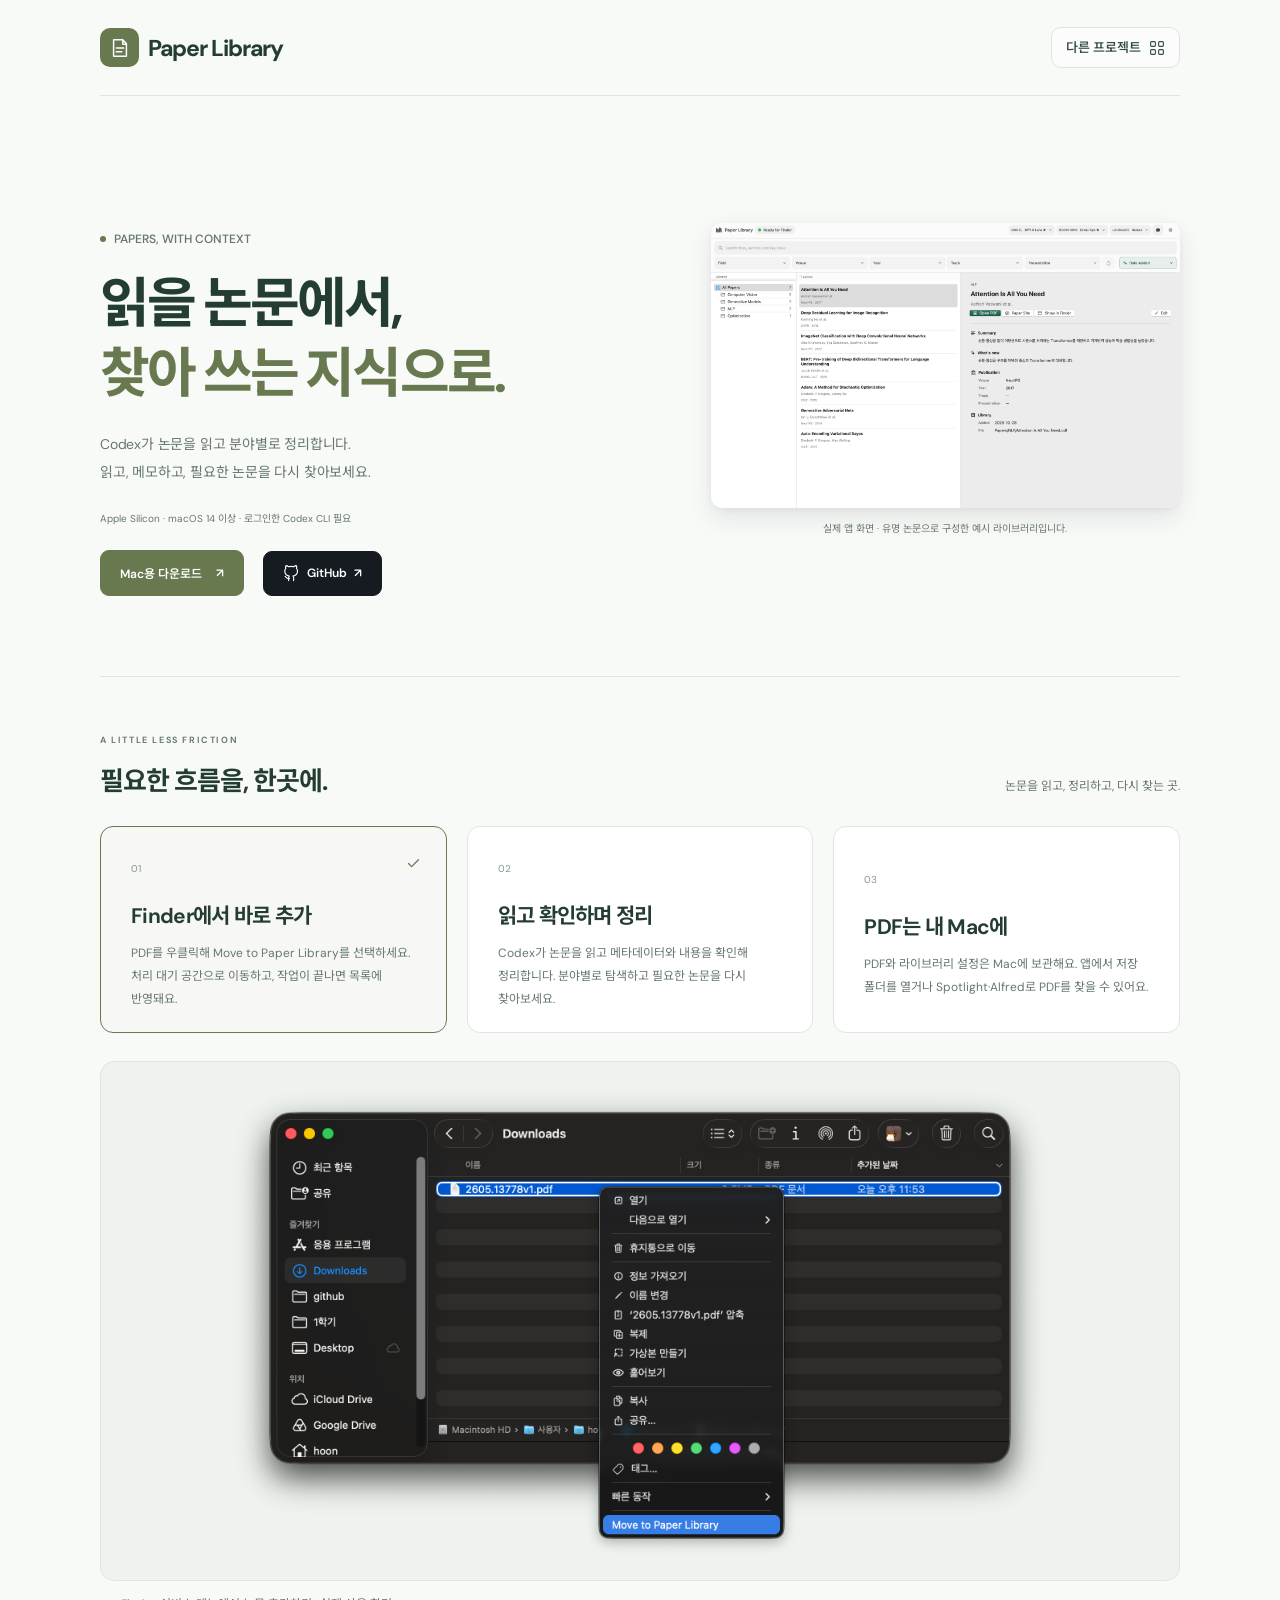
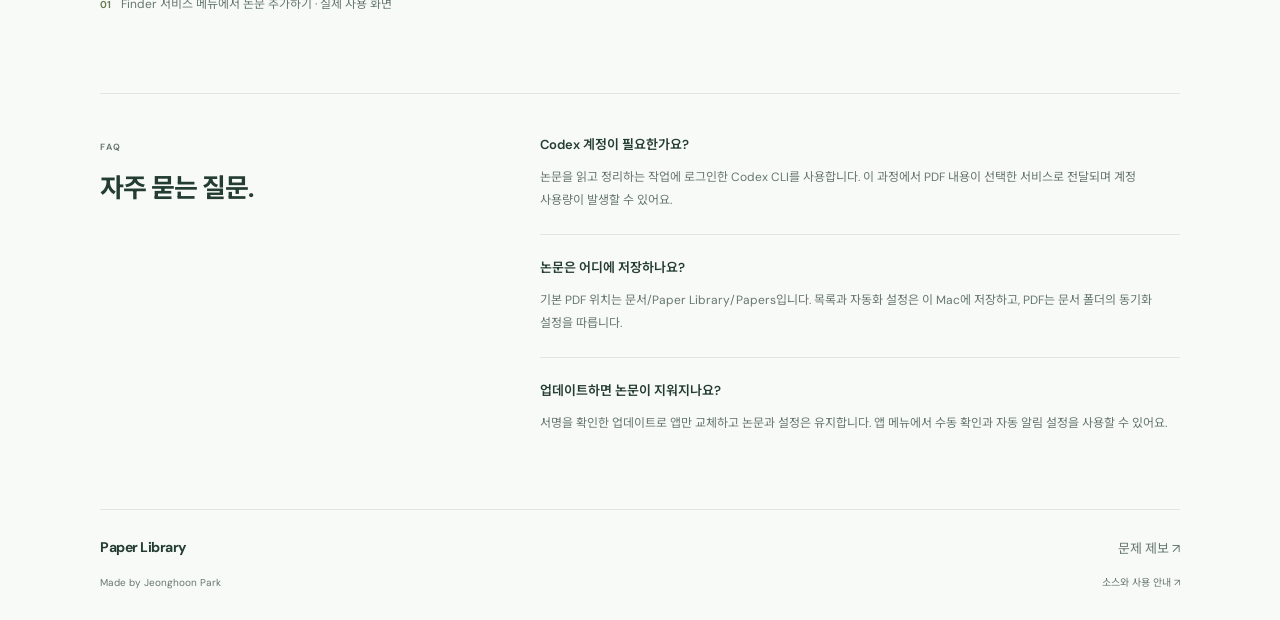
==== website/index.html @ 9f11b178 "Refine library setup, update preferences, and product website" ====
<!doctype html>
<!-- Generated by jeonghoonpark.com/scripts/build-project-sites.py. -->
<html lang="ko"><head><meta charset="utf-8"><meta name="viewport" content="width=device-width,initial-scale=1"><meta name="theme-color" content="#f8faf8"><title>Paper Library — 논문을 읽고, 정리하고, 다시 찾는 곳.</title><meta name="description" content="PDF를 추가하면 Codex가 읽고 확인한 뒤 분야별로 정리합니다. 논문을 읽고, 메모하고, 다시 찾는 흐름을 한곳에 담았어요."><meta property="og:type" content="website"><meta property="og:locale" content="ko_KR"><meta property="og:title" content="Paper Library — 논문을 읽고, 정리하고, 다시 찾는 곳."><meta property="og:description" content="PDF를 추가하면 Codex가 읽고 확인한 뒤 분야별로 정리합니다. 논문을 읽고, 메모하고, 다시 찾는 흐름을 한곳에 담았어요."><link rel="canonical" href="https://paper-library.pages.dev/"><meta property="og:url" content="https://paper-library.pages.dev/"><link rel="icon" href="assets/product-icon.svg" type="image/svg+xml"><link rel="stylesheet" href="assets/product-site.css"><script src="assets/product-site.js" defer></script><script src="project-directory/directory.js?v=ba0764453152" defer></script></head>
<body style="--accent:#687950;--brand-fill:#687950;--brand-ink:#fff"><a class="skip" href="#main">본문으로 이동</a><header class="header container"><a class="brand" href="./" aria-label="Paper Library 홈"><span class="brand-mark"><svg viewBox="0 0 24 24" aria-hidden="true"><path d="M7 3h8l4 4v14H5V3h2m8 0v5h4M8 12h8m-8 4h6"/></svg></span>Paper Library</a><nav aria-label="주요 메뉴"><project-directory current="paper-library" placement="header"></project-directory><noscript><a href="https://jeonghoonpark.com/">다른 프로젝트 ↗</a></noscript></nav></header>
<main id="main" class="container"><section class="hero" aria-labelledby="hero-title"><div class="hero-copy"><span class="eyebrow"><span aria-hidden="true"></span>PAPERS, WITH CONTEXT</span><h1 id="hero-title">읽을 논문에서,<br><em>찾아 쓰는 지식으로.</em></h1><p class="hero-description">Codex가 논문을 읽고 분야별로 정리합니다.<br>읽고, 메모하고, 필요한 논문을 다시 찾아보세요.</p><p class="requirements">Apple Silicon · macOS 14 이상 · 로그인한 Codex CLI 필요</p><div class="actions"><a class="button" href="https://github.com/hoonably/paper-library/releases/latest">Mac용 다운로드 <span aria-hidden="true">↗</span></a><a class="button github-link" href="https://github.com/hoonably/paper-library" target="_blank" rel="noreferrer"><svg viewBox="0 0 24 24" aria-hidden="true"><path d="M9 19c-4.3 1.4-4.3-2.5-6-3m12 6v-3.87a3.37 3.37 0 0 0-.94-2.61c3.14-.35 6.44-1.54 6.44-7A5.44 5.44 0 0 0 19 4.77 5.07 5.07 0 0 0 18.91 1S17.73.65 15 2.48a13.38 13.38 0 0 0-7 0C5.27.65 4.09 1 4.09 1A5.07 5.07 0 0 0 4 4.77a5.44 5.44 0 0 0-1.5 3.78c0 5.42 3.3 6.61 6.44 7A3.37 3.37 0 0 0 8 18.13V22"/></svg><span>GitHub</span><span aria-hidden="true">↗</span></a></div></div><div class="hero-visual"><figure><button class="screenshot" type="button" data-image="assets/app-overview.webp" aria-label="실제 앱 화면 · 유명 논문으로 구성한 예시 라이브러리입니다. 크게 보기"><img src="assets/app-overview.webp" alt="실제 앱 화면 · 유명 논문으로 구성한 예시 라이브러리입니다." loading="lazy"></button><figcaption>실제 앱 화면 · 유명 논문으로 구성한 예시 라이브러리입니다.</figcaption></figure></div></section>
<section class="features" id="features" aria-labelledby="features-title"><div class="section-top"><div><span class="eyebrow">A LITTLE LESS FRICTION</span><h2 id="features-title">필요한 흐름을, 한곳에.</h2></div><p>논문을 읽고, 정리하고, 다시 찾는 곳.</p></div><div class="feature-gallery" data-feature-gallery><div class="feature-grid" role="tablist" aria-label="기능별 화면"><button class="feature" type="button" role="tab" id="paper-library-feature-1" aria-selected="true" aria-controls="paper-library-screen-1" tabindex="0"><span class="feature-number">01</span><span class="feature-indicator" aria-hidden="true"><svg viewBox="0 0 24 24" fill="none" stroke="currentColor" stroke-width="2" stroke-linecap="round" stroke-linejoin="round"><path d="m20 6-11 11-5-5"/></svg></span><span class="feature-title">Finder에서 바로 추가</span><span class="feature-description">PDF를 우클릭해 Move to Paper Library를 선택하세요. 처리 대기 공간으로 이동하고, 작업이 끝나면 목록에 반영돼요.</span></button><button class="feature" type="button" role="tab" id="paper-library-feature-2" aria-selected="false" aria-controls="paper-library-screen-2" tabindex="-1"><span class="feature-number">02</span><span class="feature-indicator" aria-hidden="true"><svg viewBox="0 0 24 24" fill="none" stroke="currentColor" stroke-width="2" stroke-linecap="round" stroke-linejoin="round"><path d="m20 6-11 11-5-5"/></svg></span><span class="feature-title">읽고 확인하며 정리</span><span class="feature-description">Codex가 논문을 읽고 메타데이터와 내용을 확인해 정리합니다. 분야별로 탐색하고 필요한 논문을 다시 찾아보세요.</span></button><button class="feature" type="button" role="tab" id="paper-library-feature-3" aria-selected="false" aria-controls="paper-library-screen-3" tabindex="-1"><span class="feature-number">03</span><span class="feature-indicator" aria-hidden="true"><svg viewBox="0 0 24 24" fill="none" stroke="currentColor" stroke-width="2" stroke-linecap="round" stroke-linejoin="round"><path d="m20 6-11 11-5-5"/></svg></span><span class="feature-title">PDF는 내 Mac에</span><span class="feature-description">PDF와 라이브러리 설정은 Mac에 보관해요. 앱에서 저장 폴더를 열거나 Spotlight·Alfred로 PDF를 찾을 수 있어요.</span></button></div><div class="feature-viewer"><figure class="feature-panel" id="paper-library-screen-1" role="tabpanel" aria-labelledby="paper-library-feature-1"><button class="feature-stage" type="button" data-image="assets/features/finder.png" aria-label="Finder에서 바로 추가 화면 크게 보기"><img src="assets/features/finder.png" alt="Finder 서비스 메뉴에서 논문 추가하기 · 실제 사용 화면" loading="eager"></button><figcaption><span class="feature-caption-number">01</span>Finder 서비스 메뉴에서 논문 추가하기 · 실제 사용 화면</figcaption></figure><figure class="feature-panel" id="paper-library-screen-2" role="tabpanel" aria-labelledby="paper-library-feature-2" hidden><button class="feature-stage" type="button" data-image="assets/app-overview.webp" aria-label="읽고 확인하며 정리 화면 크게 보기"><img src="assets/app-overview.webp" alt="읽고 정리한 논문을 분야별로 찾기 · 유명 논문 예시 라이브러리" loading="eager"></button><figcaption><span class="feature-caption-number">02</span>읽고 정리한 논문을 분야별로 찾기 · 유명 논문 예시 라이브러리</figcaption></figure><figure class="feature-panel" id="paper-library-screen-3" role="tabpanel" aria-labelledby="paper-library-feature-3" hidden><button class="feature-stage" type="button" data-image="assets/features/storage.webp" aria-label="PDF는 내 Mac에 화면 크게 보기"><img src="assets/features/storage.webp" alt="내 Mac의 논문 저장 위치와 접근 권한 확인하기 · 실제 앱 UI, 예시 상태" loading="eager"></button><figcaption><span class="feature-caption-number">03</span>내 Mac의 논문 저장 위치와 접근 권한 확인하기 · 실제 앱 UI, 예시 상태</figcaption></figure></div></div></section>
<section class="faq" aria-labelledby="faq-title"><div><span class="eyebrow">FAQ</span><h2 id="faq-title">자주 묻는 질문.</h2></div><div><article class="faq-item"><h3>Codex 계정이 필요한가요?</h3><p>논문을 읽고 정리하는 작업에 로그인한 Codex CLI를 사용합니다. 이 과정에서 PDF 내용이 선택한 서비스로 전달되며 계정 사용량이 발생할 수 있어요.</p></article><article class="faq-item"><h3>논문은 어디에 저장하나요?</h3><p>기본 PDF 위치는 문서/Paper Library/Papers입니다. 목록과 자동화 설정은 이 Mac에 저장하고, PDF는 문서 폴더의 동기화 설정을 따릅니다.</p></article><article class="faq-item"><h3>업데이트하면 논문이 지워지나요?</h3><p>서명을 확인한 업데이트로 앱만 교체하고 논문과 설정은 유지합니다. 앱 메뉴에서 수동 확인과 자동 알림 설정을 사용할 수 있어요.</p></article></div></section></main>
<footer class="footer container"><div class="footer-top"><a class="footer-brand" href="./">Paper Library</a><div class="footer-links"><a href="https://github.com/hoonably/paper-library/issues">문제 제보 ↗</a></div></div><div class="footer-bottom"><span>Made by <a href="https://jeonghoonpark.com/">Jeonghoon Park</a></span><a href="https://github.com/hoonably/paper-library">소스와 사용 안내 ↗</a></div></footer>
<dialog class="image-dialog" aria-label="앱 화면 크게 보기"><button type="button" aria-label="확대 화면 닫기"><img alt=""></button></dialog></body></html>
---- website/assets/product-site.css ----
@import url("https://fonts.googleapis.com/css2?family=DM+Sans:wght@400;500;600;650;700;750;800&family=Noto+Sans+KR:wght@400;450;500;550;600;650;700;750;800&display=swap");
/* Typography, spacing and breakpoints follow When2Jam src/landing.css. */
:root{--ink:#243d32;--muted:#66786d;--accent:#256b54;--soft:#edf4ee;--line:#dfe7de;--paper:#f8faf8;color-scheme:light;font-synthesis:none}

*{box-sizing:border-box}
html{scroll-behavior:smooth;scroll-padding-top:28px}
body{margin:0;min-width:320px;background:var(--paper);color:var(--ink);font-family:"DM Sans","Noto Sans KR",-apple-system,BlinkMacSystemFont,sans-serif;-webkit-font-smoothing:antialiased}
a{color:inherit;text-decoration:none}
button{font:inherit;cursor:pointer}
button,a{-webkit-tap-highlight-color:transparent}
button:focus-visible,a:focus-visible{outline:2px solid var(--accent);outline-offset:5px}
svg{width:22px;height:22px;fill:none;stroke:currentColor;stroke-width:1.6;stroke-linecap:round;stroke-linejoin:round}
img{display:block;max-width:100%;height:auto}
p,h1,h2,h3,figure{margin:0}
.container{width:min(1080px,calc(100% - 96px));margin-inline:auto}
.skip{position:fixed;top:-80px;left:20px;background:var(--ink);color:white;padding:12px;z-index:10}
.skip:focus{top:15px}

.header{height:96px;border-bottom:1px solid var(--line);display:flex;align-items:center;justify-content:space-between;gap:24px}
.brand{display:flex;align-items:center;gap:9px;font-size:23px;letter-spacing:-1px;font-weight:750}
.brand-mark{width:39px;height:39px;flex-shrink:0;display:grid;place-items:center;border-radius:10px;color:var(--brand-ink,#fff);background:var(--brand-fill,var(--accent))}
.brand-mark.app-icon{background:transparent;border-radius:0}
.brand-mark.app-icon img{width:100%;height:100%;filter:drop-shadow(0 1px 1px #183b2b24)}
.header nav{display:flex;align-items:center;gap:26px;font-size:13px;color:var(--muted)}
.header nav a:hover{color:var(--accent)}
.hero{position:relative;min-height:580px;padding:95px 0 110px;display:grid;grid-template-columns:minmax(0,1.16fr) minmax(0,1fr);gap:66px;align-items:center}
.eyebrow{font-size:9px;color:var(--muted);font-weight:650;letter-spacing:1.6px}

.hero-copy{position:relative}
.hero .eyebrow{display:flex;align-items:center;gap:8px;font-size:12px;font-weight:550;letter-spacing:normal;line-height:17.5px}
.hero .eyebrow>span{width:6px;height:6px;flex-shrink:0;border-radius:50%;background:var(--accent)}
.hero h1{font-size:clamp(38px,4.35vw,54px);letter-spacing:-2.8px;line-height:1.3;font-weight:720;margin:21px 0 22px;word-break:keep-all}
.hero h1 em{font-style:normal;color:var(--accent)}
.hero-description{font-size:14px;line-height:1.95;letter-spacing:-.2px;color:var(--muted);word-break:keep-all}
.actions{position:absolute;top:100%;left:0;display:flex;align-items:center;gap:19px;flex-wrap:wrap;margin-top:24px}
.button{display:inline-flex;align-items:center;justify-content:center;gap:14px;padding:13px 19px;min-height:44px;border:1px solid var(--brand-fill,var(--accent));border-radius:9px;background:var(--brand-fill,var(--accent));color:var(--brand-ink,#fff);font-size:12px;font-weight:600}
.button:hover{filter:brightness(.9)}
.button:disabled{cursor:default;filter:none;opacity:.8}
.github-link{gap:7px;background:#161b22;border-color:#161b22;color:#fff}
.github-link svg{width:17px;height:17px}
.github-link:hover{filter:brightness(1.2)}
.requirements{margin-top:26px;color:var(--muted);font-size:10px;line-height:14.5px}
.hero-visual{min-width:0;height:375px;display:grid;align-content:center}
.screenshot{display:block;padding:0;border:0;border-radius:12px;background:transparent;cursor:zoom-in}
.screenshot img{width:100%;height:auto}
.hero-visual .portrait .screenshot{max-width:300px;margin-inline:auto}
.hero-visual figcaption{margin-top:12px;text-align:center;font-size:10px;color:var(--muted)}
.mock{background:#fff;border:1px solid var(--line);border-radius:17px;box-shadow:0 18px 60px -25px #4b725e45;padding:22px 21px 16px;transform:rotate(-2deg)}
.mock-head{display:flex;align-items:center;justify-content:space-between;padding-bottom:16px;border-bottom:1px solid var(--line);font-size:12px;font-weight:650}
.mock-head small{font-size:9px;font-weight:400;color:var(--muted)}
.mock-body{padding-top:18px}
.mock-label{font-size:10px;color:var(--muted);margin-bottom:13px}
.mock-grid{display:grid;grid-template-columns:repeat(3,1fr);gap:9px}
.photo{height:90px;border-radius:7px;position:relative;overflow:hidden;background:#d3e1d9}
.photo:before{content:"";position:absolute;width:130%;height:90px;background:#8faa9b;transform:rotate(-28deg);left:-20%;top:46px;border-radius:30px}
.mock-grid>div:nth-child(2) .photo{background:#e7ddd0}
.mock-grid>div:nth-child(2) .photo:before{background:#b8a58d}
.mock-grid>div:nth-child(3) .photo{background:#cddce2}
.mock-grid>div:nth-child(3) .photo:before{background:#8eabb6}
.mock-file{font-size:9px;line-height:1.8;margin-top:7px;color:var(--muted)}
.rating{color:var(--accent);letter-spacing:1px}
.pills{display:flex;gap:7px;flex-wrap:wrap;margin-top:18px}
.pills span{padding:5px 9px;border:1px solid var(--line);border-radius:20px;font-size:9px;color:var(--muted)}
.pills .selected{background:var(--soft);color:var(--accent);border-color:#b7cfc0}
.mock-bottom{display:flex;align-items:center;justify-content:space-between;border-top:1px solid var(--line);margin-top:19px;padding-top:14px;color:var(--muted);font-size:9px}
.mock-step{display:flex;align-items:center;gap:13px;padding:8px 0;border-bottom:1px solid #edf1eb;font-size:11px}
.mock-step b{display:grid;place-items:center;width:25px;height:25px;border:1px solid var(--line);border-radius:7px;color:var(--accent);font-size:10px}
.mock-step span{margin-left:auto;color:var(--accent);font-size:10px}
.mock-code{padding:10px;background:var(--soft);border-radius:8px;font:10px/1.7 ui-monospace,monospace;margin-top:15px;color:var(--accent)}

.features{border-top:1px solid var(--line);padding:50px 0 64px}
.section-top{display:flex;align-items:flex-end;justify-content:space-between;gap:20px;margin-bottom:28px}
.section-top h2,.faq h2{font-size:26px;font-weight:680;letter-spacing:-1px;line-height:normal;margin-top:12px}
.section-top>p{font-size:12px;line-height:1.8;color:var(--muted)}
.feature-grid{display:grid;grid-template-columns:repeat(3,minmax(0,1fr));gap:20px}
.feature{padding:29px 30px 22px;border:1px solid var(--line);border-radius:13px;background:#fff}
.feature-number{color:#85988b;font-size:10px}
.feature h3,.feature-title{display:block;font-size:21px;font-weight:670;margin:22px 0 12px;letter-spacing:-.7px;word-break:keep-all}
.feature p,.feature-description{display:block;font-size:12px;line-height:1.9;color:var(--muted);word-break:keep-all}
.feature-gallery{--stage-height:520px;--caption-height:48px}
.feature-gallery .feature{position:relative;text-align:left;color:var(--ink);transition:transform .16s,border-color .16s,background .16s,box-shadow .16s}
.feature-gallery .feature:hover{transform:translateY(-3px);border-color:var(--accent);box-shadow:0 10px 25px #35573b0c}
.feature-gallery .feature[aria-selected="true"]{border-color:var(--accent);background:color-mix(in srgb,var(--accent) 5%,white)}
.feature-indicator{position:absolute;top:29px;right:25px;width:15px;height:15px;color:var(--accent);opacity:0}
.feature-indicator svg{display:block;width:15px;height:15px;stroke-width:2}
.feature[aria-selected="true"] .feature-indicator{opacity:1}
.feature-viewer{height:calc(var(--stage-height) + var(--caption-height));margin-top:28px}
.feature-panel{height:100%;margin:0}
.feature-panel[hidden]{display:none}
.feature-stage{position:relative;display:flex;align-items:center;justify-content:center;width:100%;height:var(--stage-height);padding:20px;border:1px solid var(--line);border-radius:14px;background:#eef3ee;overflow:hidden;cursor:zoom-in}
.feature-stage img{display:block;flex:none;width:auto;height:auto;max-width:100%;max-height:100%;object-fit:contain;min-width:0;min-height:0}
.feature-panel figcaption{display:flex;align-items:center;gap:10px;height:var(--caption-height);font-size:12px;line-height:1.65;color:var(--muted);overflow:hidden}
.feature-caption-number{flex:none;color:var(--accent);font-size:10px;font-weight:650}
@media(max-width:800px){.feature-gallery{--stage-height:420px}}
@media(max-width:540px){.feature-gallery{--stage-height:300px;--caption-height:60px}.feature-stage{padding:10px}.feature-panel figcaption{font-size:11px}}
.faq{padding:40px 0 74px;border-top:1px solid var(--line);display:grid;grid-template-columns:minmax(0,1fr) minmax(0,1.6fr);gap:40px}
.faq-item{border-bottom:1px solid var(--line);padding:22px 0}
.faq-item:first-child{padding-top:0}
.faq-item:last-child{border-bottom:0;padding-bottom:0}
.faq-item h3{font-size:13px;font-weight:600;line-height:1.7;word-break:keep-all}
.faq-item p{font-size:12px;line-height:1.9;color:var(--muted);margin-top:10px;word-break:keep-all}
.footer{border-top:1px solid var(--line);padding:28px 0}
.footer-top{display:flex;align-items:center;justify-content:space-between;gap:25px}
.footer-brand{font-size:14px;font-weight:700;letter-spacing:-.5px}
.footer-links{display:flex;align-items:center;gap:24px;font-size:13px;color:var(--muted)}
.footer-bottom{display:flex;justify-content:space-between;gap:20px;margin-top:17px;font-size:10px;line-height:1.8;color:var(--muted)}
.footer-bottom a:hover{text-decoration:underline}
.image-dialog{width:fit-content;max-width:min(1200px,94vw);max-height:92dvh;padding:0;border:0;border-radius:0;background:transparent;overflow:visible;box-shadow:none}
.image-dialog::backdrop{background:#14271db3;backdrop-filter:blur(4px)}
.image-dialog img{width:auto;height:auto;max-width:min(1200px,94vw);max-height:92dvh;object-fit:contain;cursor:zoom-out}
.image-dialog button{display:block;margin:0;padding:0;border:0;border-radius:0;background:transparent;cursor:zoom-out}
.screenshot img,.feature-stage img,.image-dialog img{border-radius:12px;box-shadow:0 2px 6px #14271d0a,0 10px 24px #14271d1a}
/* Follow the captured native dialog curves, including the antialiased edge. */
img[src$="/transcribe.webp"]{border-radius:.96875% / 1.6766%}
img[src$="/speakers.webp"]{border-radius:1.3157% / 1.6169%}
/* Finder already contains its original transparent window and menu shadows. */
img[src$="/finder.png"]{border-radius:0;box-shadow:none}

@media(max-width:1000px){
.hero{gap:35px}

.hero h1{font-size:43px}

.mock{padding-inline:16px}

}

@media(max-width:800px){
/* Actions use the existing bottom inset, leaving the message alignment intact. */
.hero-copy{position:static}
.actions{top:auto;bottom:20px;margin-top:0}
.container{width:calc(100% - 48px)}

.hero{min-height:0;grid-template-columns:minmax(0,1fr);max-width:560px;margin-inline:auto;padding:65px 0 85px;gap:55px}

.hero h1{font-size:48px}

.hero-visual{width:min(390px,calc(100% - 25px));justify-self:center}

.mock{transform:rotate(-1.5deg)}

.section-top{align-items:flex-start;flex-direction:column;gap:10px}

.feature{padding:24px 20px 20px}

.feature h3,.feature-title{font-size:20px}

}

@media(max-width:540px){
.container{width:calc(100% - 40px)}

.header{height:77px;gap:16px}

.brand{font-size:21px}

.brand-mark{width:35px;height:35px;border-radius:8px}

.header nav{font-size:12px;gap:16px}

.hero{padding:52px 0 75px;gap:48px}

.hero .eyebrow{font-size:10px;line-height:14.5px}

.hero h1{font-size:clamp(32px,9.5vw,45px);letter-spacing:-1.9px;margin-top:19px}

.hero-description{font-size:12px}

.hero-visual{width:calc(100% - 18px);height:345px}
.hero-visual .portrait .screenshot{max-width:280px}
.mock{padding-block:18px 12px}
.mock-step{padding-block:5px}
.photo{height:78px}
.requirements{font-size:9px;line-height:13.5px}

.feature-grid{grid-template-columns:1fr;gap:14px}

.feature{padding:24px}

.feature h3,.feature-title{font-size:20px;margin-top:18px}

.features{padding:35px 0 30px}


.faq{grid-template-columns:1fr;gap:25px;padding:35px 0 44px}

.section-top h2,.faq h2{font-size:23px}


.footer-top{align-items:flex-start}

.footer-links{flex-direction:column;gap:0;align-items:flex-end}

.footer-bottom{flex-direction:column;gap:5px}

}

@media(max-width:380px){
.actions{gap:10px}
.actions .button{padding-inline:15px}
}

@media(prefers-reduced-motion:reduce){html{scroll-behavior:auto}
*{animation:none!important;transition:none!important}
}
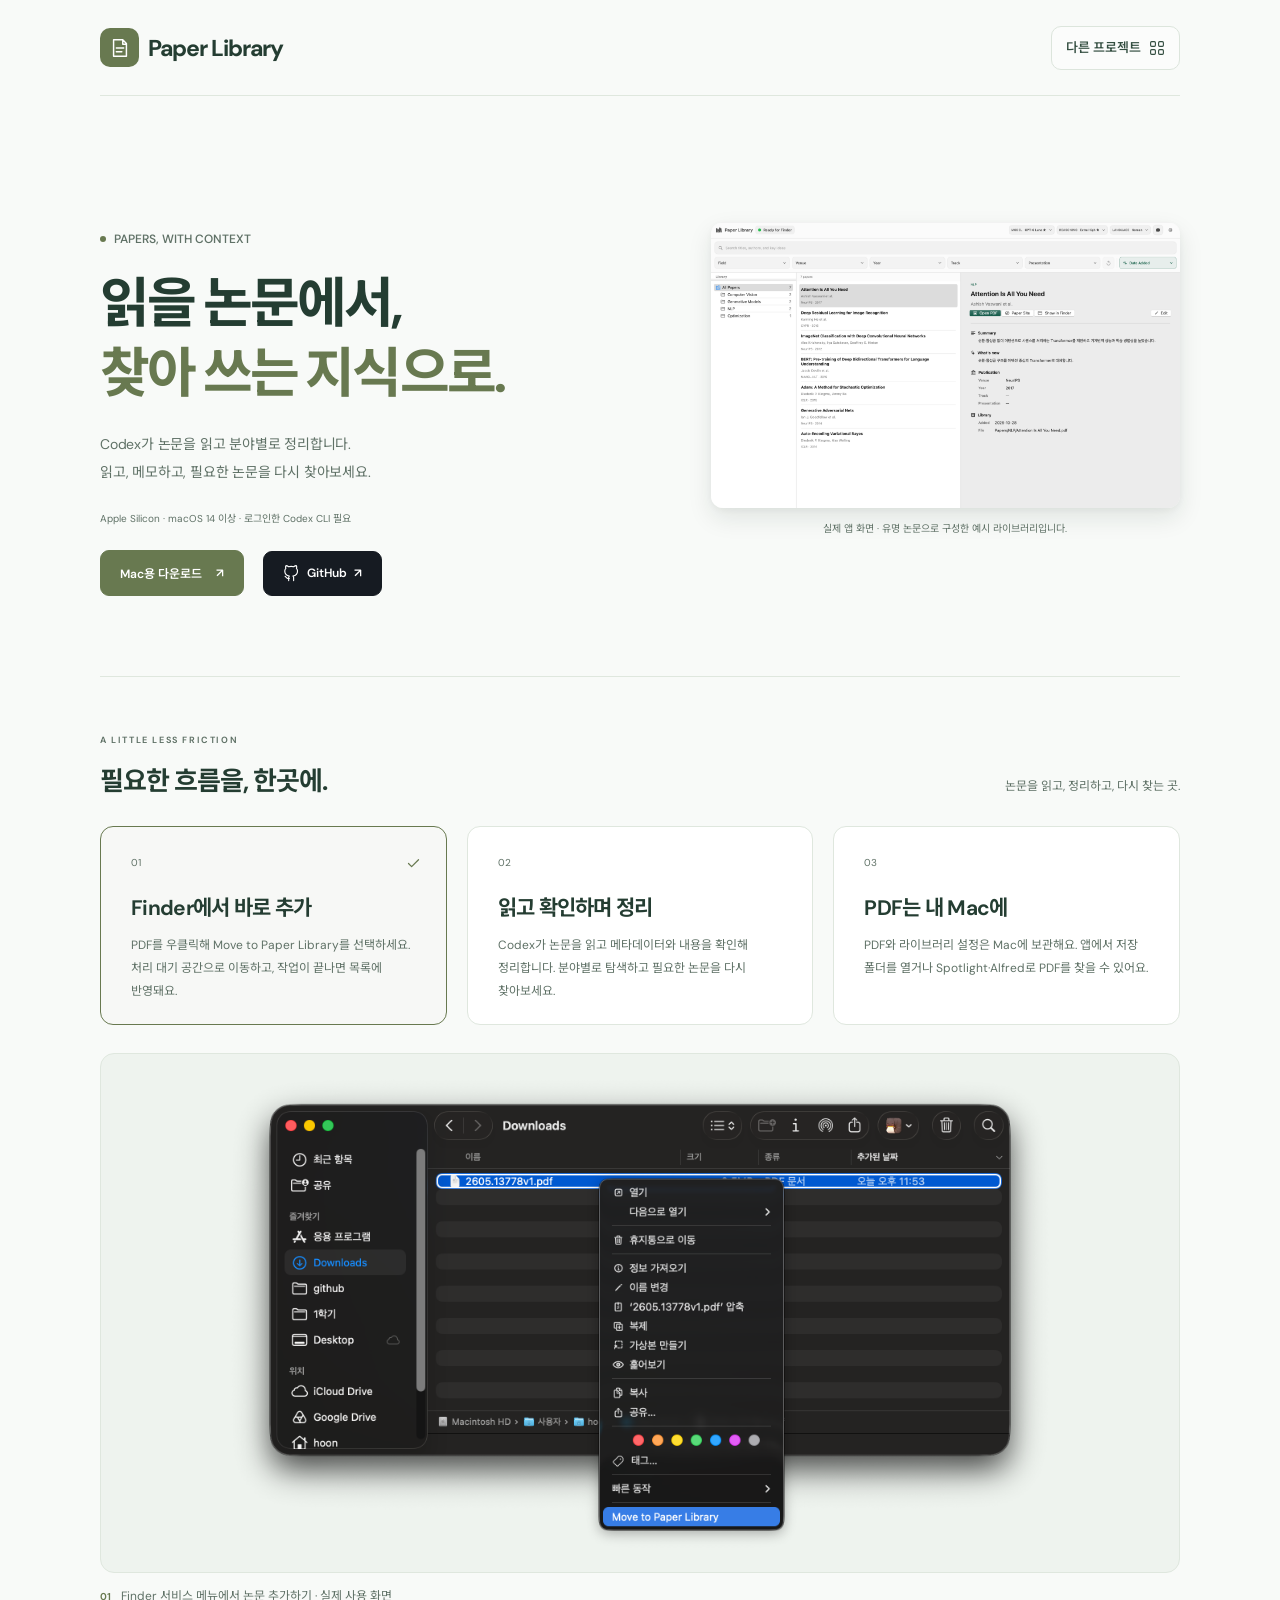
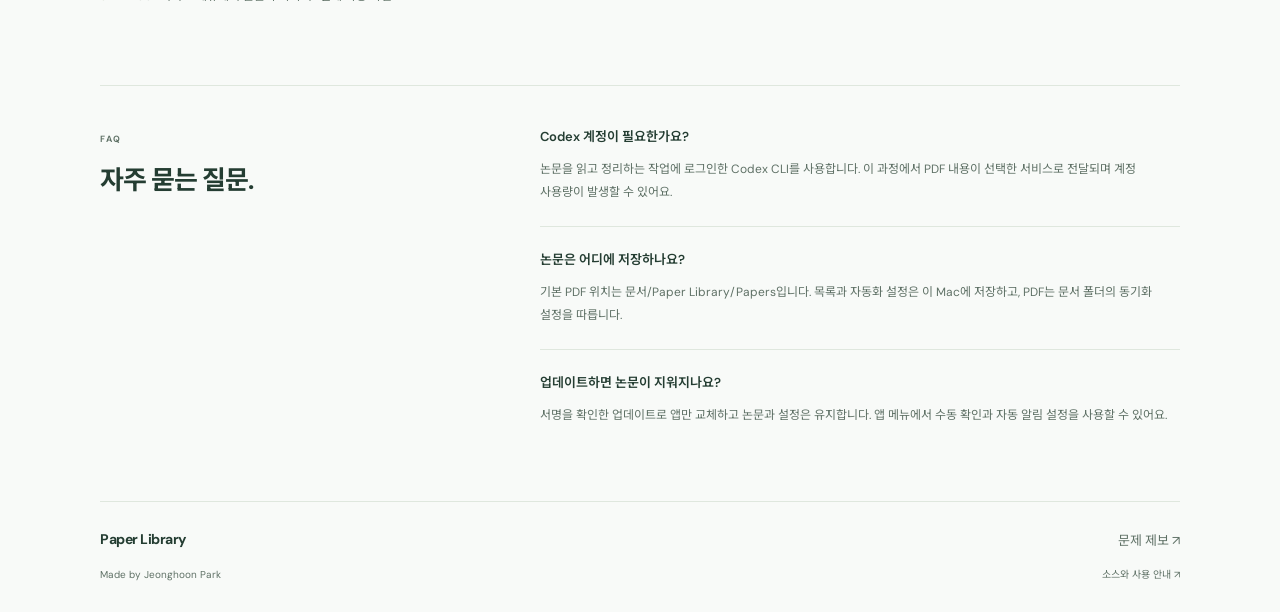
==== commit 37486348: "Polish site readability and screenshot loading" ====
--- a/website/index.html
+++ b/website/index.html
@@ -1,9 +1,9 @@
 <!doctype html>
 <!-- Generated by jeonghoonpark.com/scripts/build-project-sites.py. -->
-<html lang="ko"><head><meta charset="utf-8"><meta name="viewport" content="width=device-width,initial-scale=1"><meta name="theme-color" content="#f8faf8"><title>Paper Library — 논문을 읽고, 정리하고, 다시 찾는 곳.</title><meta name="description" content="PDF를 추가하면 Codex가 읽고 확인한 뒤 분야별로 정리합니다. 논문을 읽고, 메모하고, 다시 찾는 흐름을 한곳에 담았어요."><meta property="og:type" content="website"><meta property="og:locale" content="ko_KR"><meta property="og:title" content="Paper Library — 논문을 읽고, 정리하고, 다시 찾는 곳."><meta property="og:description" content="PDF를 추가하면 Codex가 읽고 확인한 뒤 분야별로 정리합니다. 논문을 읽고, 메모하고, 다시 찾는 흐름을 한곳에 담았어요."><link rel="canonical" href="https://paper-library.pages.dev/"><meta property="og:url" content="https://paper-library.pages.dev/"><link rel="icon" href="assets/product-icon.svg" type="image/svg+xml"><link rel="stylesheet" href="assets/product-site.css"><script src="assets/product-site.js" defer></script><script src="project-directory/directory.js?v=ba0764453152" defer></script></head>
+<html lang="ko"><head><meta charset="utf-8"><meta name="viewport" content="width=device-width,initial-scale=1"><meta name="theme-color" content="#f8faf8"><title>Paper Library — 논문을 읽고, 정리하고, 다시 찾는 곳.</title><meta name="description" content="PDF를 추가하면 Codex가 읽고 확인한 뒤 분야별로 정리합니다. 논문을 읽고, 메모하고, 다시 찾는 흐름을 한곳에 담았어요."><meta property="og:type" content="website"><meta property="og:locale" content="ko_KR"><meta property="og:title" content="Paper Library — 논문을 읽고, 정리하고, 다시 찾는 곳."><meta property="og:description" content="PDF를 추가하면 Codex가 읽고 확인한 뒤 분야별로 정리합니다. 논문을 읽고, 메모하고, 다시 찾는 흐름을 한곳에 담았어요."><link rel="canonical" href="https://paper-library.pages.dev/"><meta property="og:url" content="https://paper-library.pages.dev/"><link rel="icon" href="assets/product-icon.svg" type="image/svg+xml"><link rel="stylesheet" href="assets/product-site.css"><script src="assets/product-site.js" defer></script><script src="project-directory/directory.js?v=7dd9b0d1ae67" defer></script></head>
 <body style="--accent:#687950;--brand-fill:#687950;--brand-ink:#fff"><a class="skip" href="#main">본문으로 이동</a><header class="header container"><a class="brand" href="./" aria-label="Paper Library 홈"><span class="brand-mark"><svg viewBox="0 0 24 24" aria-hidden="true"><path d="M7 3h8l4 4v14H5V3h2m8 0v5h4M8 12h8m-8 4h6"/></svg></span>Paper Library</a><nav aria-label="주요 메뉴"><project-directory current="paper-library" placement="header"></project-directory><noscript><a href="https://jeonghoonpark.com/">다른 프로젝트 ↗</a></noscript></nav></header>
-<main id="main" class="container"><section class="hero" aria-labelledby="hero-title"><div class="hero-copy"><span class="eyebrow"><span aria-hidden="true"></span>PAPERS, WITH CONTEXT</span><h1 id="hero-title">읽을 논문에서,<br><em>찾아 쓰는 지식으로.</em></h1><p class="hero-description">Codex가 논문을 읽고 분야별로 정리합니다.<br>읽고, 메모하고, 필요한 논문을 다시 찾아보세요.</p><p class="requirements">Apple Silicon · macOS 14 이상 · 로그인한 Codex CLI 필요</p><div class="actions"><a class="button" href="https://github.com/hoonably/paper-library/releases/latest">Mac용 다운로드 <span aria-hidden="true">↗</span></a><a class="button github-link" href="https://github.com/hoonably/paper-library" target="_blank" rel="noreferrer"><svg viewBox="0 0 24 24" aria-hidden="true"><path d="M9 19c-4.3 1.4-4.3-2.5-6-3m12 6v-3.87a3.37 3.37 0 0 0-.94-2.61c3.14-.35 6.44-1.54 6.44-7A5.44 5.44 0 0 0 19 4.77 5.07 5.07 0 0 0 18.91 1S17.73.65 15 2.48a13.38 13.38 0 0 0-7 0C5.27.65 4.09 1 4.09 1A5.07 5.07 0 0 0 4 4.77a5.44 5.44 0 0 0-1.5 3.78c0 5.42 3.3 6.61 6.44 7A3.37 3.37 0 0 0 8 18.13V22"/></svg><span>GitHub</span><span aria-hidden="true">↗</span></a></div></div><div class="hero-visual"><figure><button class="screenshot" type="button" data-image="assets/app-overview.webp" aria-label="실제 앱 화면 · 유명 논문으로 구성한 예시 라이브러리입니다. 크게 보기"><img src="assets/app-overview.webp" alt="실제 앱 화면 · 유명 논문으로 구성한 예시 라이브러리입니다." loading="lazy"></button><figcaption>실제 앱 화면 · 유명 논문으로 구성한 예시 라이브러리입니다.</figcaption></figure></div></section>
-<section class="features" id="features" aria-labelledby="features-title"><div class="section-top"><div><span class="eyebrow">A LITTLE LESS FRICTION</span><h2 id="features-title">필요한 흐름을, 한곳에.</h2></div><p>논문을 읽고, 정리하고, 다시 찾는 곳.</p></div><div class="feature-gallery" data-feature-gallery><div class="feature-grid" role="tablist" aria-label="기능별 화면"><button class="feature" type="button" role="tab" id="paper-library-feature-1" aria-selected="true" aria-controls="paper-library-screen-1" tabindex="0"><span class="feature-number">01</span><span class="feature-indicator" aria-hidden="true"><svg viewBox="0 0 24 24" fill="none" stroke="currentColor" stroke-width="2" stroke-linecap="round" stroke-linejoin="round"><path d="m20 6-11 11-5-5"/></svg></span><span class="feature-title">Finder에서 바로 추가</span><span class="feature-description">PDF를 우클릭해 Move to Paper Library를 선택하세요. 처리 대기 공간으로 이동하고, 작업이 끝나면 목록에 반영돼요.</span></button><button class="feature" type="button" role="tab" id="paper-library-feature-2" aria-selected="false" aria-controls="paper-library-screen-2" tabindex="-1"><span class="feature-number">02</span><span class="feature-indicator" aria-hidden="true"><svg viewBox="0 0 24 24" fill="none" stroke="currentColor" stroke-width="2" stroke-linecap="round" stroke-linejoin="round"><path d="m20 6-11 11-5-5"/></svg></span><span class="feature-title">읽고 확인하며 정리</span><span class="feature-description">Codex가 논문을 읽고 메타데이터와 내용을 확인해 정리합니다. 분야별로 탐색하고 필요한 논문을 다시 찾아보세요.</span></button><button class="feature" type="button" role="tab" id="paper-library-feature-3" aria-selected="false" aria-controls="paper-library-screen-3" tabindex="-1"><span class="feature-number">03</span><span class="feature-indicator" aria-hidden="true"><svg viewBox="0 0 24 24" fill="none" stroke="currentColor" stroke-width="2" stroke-linecap="round" stroke-linejoin="round"><path d="m20 6-11 11-5-5"/></svg></span><span class="feature-title">PDF는 내 Mac에</span><span class="feature-description">PDF와 라이브러리 설정은 Mac에 보관해요. 앱에서 저장 폴더를 열거나 Spotlight·Alfred로 PDF를 찾을 수 있어요.</span></button></div><div class="feature-viewer"><figure class="feature-panel" id="paper-library-screen-1" role="tabpanel" aria-labelledby="paper-library-feature-1"><button class="feature-stage" type="button" data-image="assets/features/finder.png" aria-label="Finder에서 바로 추가 화면 크게 보기"><img src="assets/features/finder.png" alt="Finder 서비스 메뉴에서 논문 추가하기 · 실제 사용 화면" loading="eager"></button><figcaption><span class="feature-caption-number">01</span>Finder 서비스 메뉴에서 논문 추가하기 · 실제 사용 화면</figcaption></figure><figure class="feature-panel" id="paper-library-screen-2" role="tabpanel" aria-labelledby="paper-library-feature-2" hidden><button class="feature-stage" type="button" data-image="assets/app-overview.webp" aria-label="읽고 확인하며 정리 화면 크게 보기"><img src="assets/app-overview.webp" alt="읽고 정리한 논문을 분야별로 찾기 · 유명 논문 예시 라이브러리" loading="eager"></button><figcaption><span class="feature-caption-number">02</span>읽고 정리한 논문을 분야별로 찾기 · 유명 논문 예시 라이브러리</figcaption></figure><figure class="feature-panel" id="paper-library-screen-3" role="tabpanel" aria-labelledby="paper-library-feature-3" hidden><button class="feature-stage" type="button" data-image="assets/features/storage.webp" aria-label="PDF는 내 Mac에 화면 크게 보기"><img src="assets/features/storage.webp" alt="내 Mac의 논문 저장 위치와 접근 권한 확인하기 · 실제 앱 UI, 예시 상태" loading="eager"></button><figcaption><span class="feature-caption-number">03</span>내 Mac의 논문 저장 위치와 접근 권한 확인하기 · 실제 앱 UI, 예시 상태</figcaption></figure></div></div></section>
+<main id="main" class="container"><section class="hero" aria-labelledby="hero-title"><div class="hero-copy"><span class="eyebrow"><span aria-hidden="true"></span>PAPERS, WITH CONTEXT</span><h1 id="hero-title">읽을 논문에서,<br><em>찾아 쓰는 지식으로.</em></h1><p class="hero-description">Codex가 논문을 읽고 분야별로 정리합니다.<br>읽고, 메모하고, 필요한 논문을 다시 찾아보세요.</p><p class="requirements">Apple Silicon · macOS 14 이상 · 로그인한 Codex CLI 필요</p><div class="actions"><a class="button" href="https://github.com/hoonably/paper-library/releases/latest">Mac용 다운로드 <span aria-hidden="true">↗</span></a><a class="button github-link" href="https://github.com/hoonably/paper-library" target="_blank" rel="noreferrer"><svg viewBox="0 0 24 24" aria-hidden="true"><path d="M9 19c-4.3 1.4-4.3-2.5-6-3m12 6v-3.87a3.37 3.37 0 0 0-.94-2.61c3.14-.35 6.44-1.54 6.44-7A5.44 5.44 0 0 0 19 4.77 5.07 5.07 0 0 0 18.91 1S17.73.65 15 2.48a13.38 13.38 0 0 0-7 0C5.27.65 4.09 1 4.09 1A5.07 5.07 0 0 0 4 4.77a5.44 5.44 0 0 0-1.5 3.78c0 5.42 3.3 6.61 6.44 7A3.37 3.37 0 0 0 8 18.13V22"/></svg><span>GitHub</span><span aria-hidden="true">↗</span></a></div></div><div class="hero-visual"><figure><button class="screenshot" type="button" data-image="assets/app-overview.webp" aria-label="실제 앱 화면 · 유명 논문으로 구성한 예시 라이브러리입니다. 크게 보기"><img src="assets/app-overview.webp" alt="실제 앱 화면 · 유명 논문으로 구성한 예시 라이브러리입니다." width="3200" height="1944" decoding="async" loading="eager" fetchpriority="high"></button><figcaption>실제 앱 화면 · 유명 논문으로 구성한 예시 라이브러리입니다.</figcaption></figure></div></section>
+<section class="features" id="features" aria-labelledby="features-title"><div class="section-top"><div><span class="eyebrow">A LITTLE LESS FRICTION</span><h2 id="features-title">필요한 흐름을, 한곳에.</h2></div><p>논문을 읽고, 정리하고, 다시 찾는 곳.</p></div><div class="feature-gallery" data-feature-gallery><div class="feature-grid" role="tablist" aria-label="기능별 화면"><button class="feature" type="button" role="tab" id="paper-library-feature-1" aria-selected="true" aria-controls="paper-library-screen-1" tabindex="0"><span class="feature-number">01</span><span class="feature-indicator" aria-hidden="true"><svg viewBox="0 0 24 24" fill="none" stroke="currentColor" stroke-width="2" stroke-linecap="round" stroke-linejoin="round"><path d="m20 6-11 11-5-5"/></svg></span><span class="feature-title">Finder에서 바로 추가</span><span class="feature-description">PDF를 우클릭해 Move to Paper Library를 선택하세요. 처리 대기 공간으로 이동하고, 작업이 끝나면 목록에 반영돼요.</span></button><button class="feature" type="button" role="tab" id="paper-library-feature-2" aria-selected="false" aria-controls="paper-library-screen-2" tabindex="-1"><span class="feature-number">02</span><span class="feature-indicator" aria-hidden="true"><svg viewBox="0 0 24 24" fill="none" stroke="currentColor" stroke-width="2" stroke-linecap="round" stroke-linejoin="round"><path d="m20 6-11 11-5-5"/></svg></span><span class="feature-title">읽고 확인하며 정리</span><span class="feature-description">Codex가 논문을 읽고 메타데이터와 내용을 확인해 정리합니다. 분야별로 탐색하고 필요한 논문을 다시 찾아보세요.</span></button><button class="feature" type="button" role="tab" id="paper-library-feature-3" aria-selected="false" aria-controls="paper-library-screen-3" tabindex="-1"><span class="feature-number">03</span><span class="feature-indicator" aria-hidden="true"><svg viewBox="0 0 24 24" fill="none" stroke="currentColor" stroke-width="2" stroke-linecap="round" stroke-linejoin="round"><path d="m20 6-11 11-5-5"/></svg></span><span class="feature-title">PDF는 내 Mac에</span><span class="feature-description">PDF와 라이브러리 설정은 Mac에 보관해요. 앱에서 저장 폴더를 열거나 Spotlight·Alfred로 PDF를 찾을 수 있어요.</span></button></div><div class="feature-viewer"><figure class="feature-panel" id="paper-library-screen-1" role="tabpanel" aria-labelledby="paper-library-feature-1"><button class="feature-stage" type="button" data-image="assets/features/finder.png" aria-label="Finder에서 바로 추가 화면 크게 보기"><img src="assets/features/finder.png" alt="Finder 서비스 메뉴에서 논문 추가하기 · 실제 사용 화면" width="2064" height="1188" decoding="async" loading="eager"></button><figcaption><span class="feature-caption-number">01</span>Finder 서비스 메뉴에서 논문 추가하기 · 실제 사용 화면</figcaption></figure><figure class="feature-panel" id="paper-library-screen-2" role="tabpanel" aria-labelledby="paper-library-feature-2" hidden><button class="feature-stage" type="button" data-image="assets/app-overview.webp" aria-label="읽고 확인하며 정리 화면 크게 보기"><img src="assets/app-overview.webp" alt="읽고 정리한 논문을 분야별로 찾기 · 유명 논문 예시 라이브러리" width="3200" height="1944" decoding="async" loading="lazy"></button><figcaption><span class="feature-caption-number">02</span>읽고 정리한 논문을 분야별로 찾기 · 유명 논문 예시 라이브러리</figcaption></figure><figure class="feature-panel" id="paper-library-screen-3" role="tabpanel" aria-labelledby="paper-library-feature-3" hidden><button class="feature-stage" type="button" data-image="assets/features/storage.webp" aria-label="PDF는 내 Mac에 화면 크게 보기"><img src="assets/features/storage.webp" alt="내 Mac의 논문 저장 위치와 접근 권한 확인하기 · 실제 앱 UI, 예시 상태" width="1840" height="1680" decoding="async" loading="lazy"></button><figcaption><span class="feature-caption-number">03</span>내 Mac의 논문 저장 위치와 접근 권한 확인하기 · 실제 앱 UI, 예시 상태</figcaption></figure></div></div></section>
 <section class="faq" aria-labelledby="faq-title"><div><span class="eyebrow">FAQ</span><h2 id="faq-title">자주 묻는 질문.</h2></div><div><article class="faq-item"><h3>Codex 계정이 필요한가요?</h3><p>논문을 읽고 정리하는 작업에 로그인한 Codex CLI를 사용합니다. 이 과정에서 PDF 내용이 선택한 서비스로 전달되며 계정 사용량이 발생할 수 있어요.</p></article><article class="faq-item"><h3>논문은 어디에 저장하나요?</h3><p>기본 PDF 위치는 문서/Paper Library/Papers입니다. 목록과 자동화 설정은 이 Mac에 저장하고, PDF는 문서 폴더의 동기화 설정을 따릅니다.</p></article><article class="faq-item"><h3>업데이트하면 논문이 지워지나요?</h3><p>서명을 확인한 업데이트로 앱만 교체하고 논문과 설정은 유지합니다. 앱 메뉴에서 수동 확인과 자동 알림 설정을 사용할 수 있어요.</p></article></div></section></main>
 <footer class="footer container"><div class="footer-top"><a class="footer-brand" href="./">Paper Library</a><div class="footer-links"><a href="https://github.com/hoonably/paper-library/issues">문제 제보 ↗</a></div></div><div class="footer-bottom"><span>Made by <a href="https://jeonghoonpark.com/">Jeonghoon Park</a></span><a href="https://github.com/hoonably/paper-library">소스와 사용 안내 ↗</a></div></footer>
 <dialog class="image-dialog" aria-label="앱 화면 크게 보기"><button type="button" aria-label="확대 화면 닫기"><img alt=""></button></dialog></body></html>
--- a/website/assets/product-site.css
+++ b/website/assets/product-site.css
@@ -1,6 +1,6 @@
 @import url("https://fonts.googleapis.com/css2?family=DM+Sans:wght@400;500;600;650;700;750;800&family=Noto+Sans+KR:wght@400;450;500;550;600;650;700;750;800&display=swap");
 /* Typography, spacing and breakpoints follow When2Jam src/landing.css. */
-:root{--ink:#243d32;--muted:#66786d;--accent:#256b54;--soft:#edf4ee;--line:#dfe7de;--paper:#f8faf8;color-scheme:light;font-synthesis:none}
+:root{--ink:#243d32;--muted:#5f7166;--accent:#256b54;--soft:#edf4ee;--line:#dfe7de;--paper:#f8faf8;color-scheme:light;font-synthesis:none}
 
 *{box-sizing:border-box}
 html{scroll-behavior:smooth;scroll-padding-top:28px}
@@ -74,11 +74,11 @@
 .section-top>p{font-size:12px;line-height:1.8;color:var(--muted)}
 .feature-grid{display:grid;grid-template-columns:repeat(3,minmax(0,1fr));gap:20px}
 .feature{padding:29px 30px 22px;border:1px solid var(--line);border-radius:13px;background:#fff}
-.feature-number{color:#85988b;font-size:10px}
+.feature-number{color:var(--muted);font-size:10px}
 .feature h3,.feature-title{display:block;font-size:21px;font-weight:670;margin:22px 0 12px;letter-spacing:-.7px;word-break:keep-all}
 .feature p,.feature-description{display:block;font-size:12px;line-height:1.9;color:var(--muted);word-break:keep-all}
 .feature-gallery{--stage-height:520px;--caption-height:48px}
-.feature-gallery .feature{position:relative;text-align:left;color:var(--ink);transition:transform .16s,border-color .16s,background .16s,box-shadow .16s}
+.feature-gallery .feature{position:relative;display:flex;flex-direction:column;align-items:flex-start;justify-content:flex-start;text-align:left;color:var(--ink);transition:transform .16s,border-color .16s,background .16s,box-shadow .16s}
 .feature-gallery .feature:hover{transform:translateY(-3px);border-color:var(--accent);box-shadow:0 10px 25px #35573b0c}
 .feature-gallery .feature[aria-selected="true"]{border-color:var(--accent);background:color-mix(in srgb,var(--accent) 5%,white)}
 .feature-indicator{position:absolute;top:29px;right:25px;width:15px;height:15px;color:var(--accent);opacity:0}
@@ -135,7 +135,7 @@
 
 .hero h1{font-size:48px}
 
-.hero-visual{width:min(390px,calc(100% - 25px));justify-self:center}
+.hero-visual{width:min(390px,calc(100% - 25px));height:auto;justify-self:center}
 
 .mock{transform:rotate(-1.5deg)}
 
@@ -166,7 +166,7 @@
 
 .hero-description{font-size:12px}
 
-.hero-visual{width:calc(100% - 18px);height:345px}
+.hero-visual{width:calc(100% - 18px);height:auto}
 .hero-visual .portrait .screenshot{max-width:280px}
 .mock{padding-block:18px 12px}
 .mock-step{padding-block:5px}
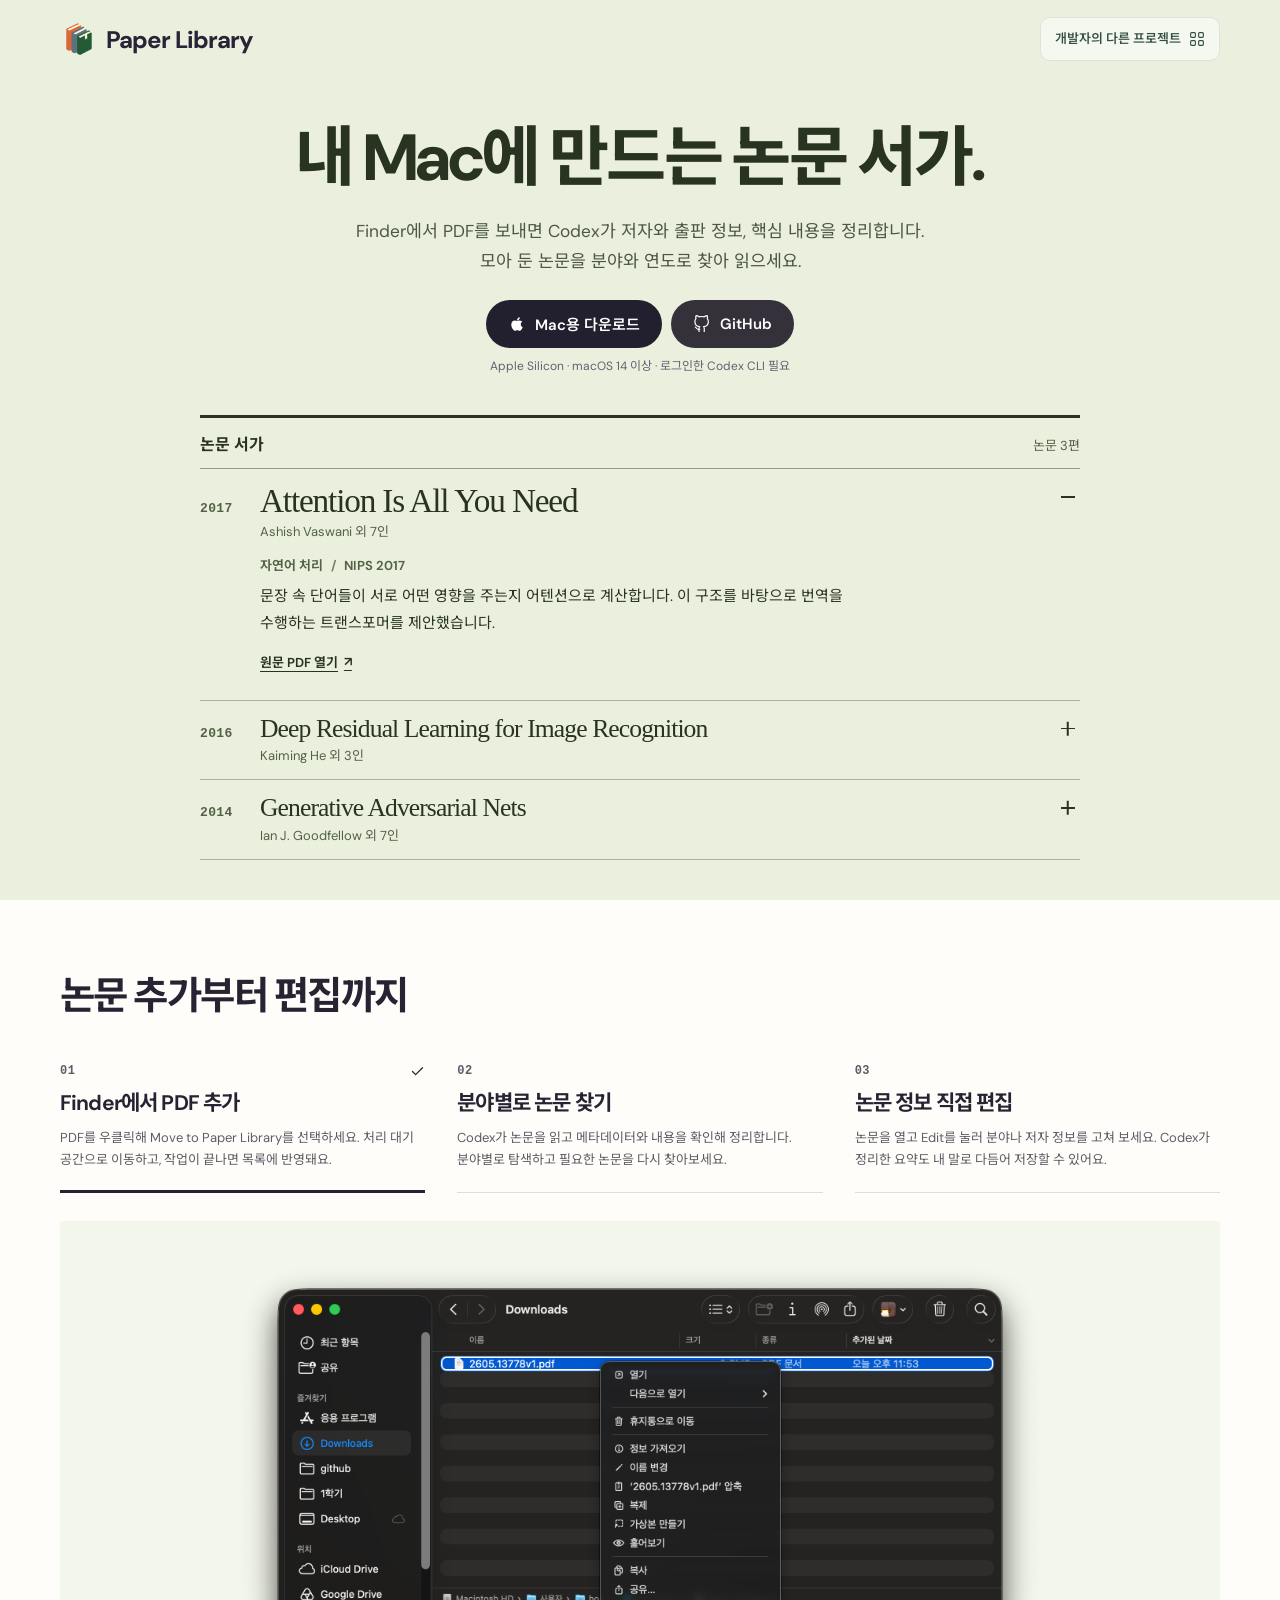
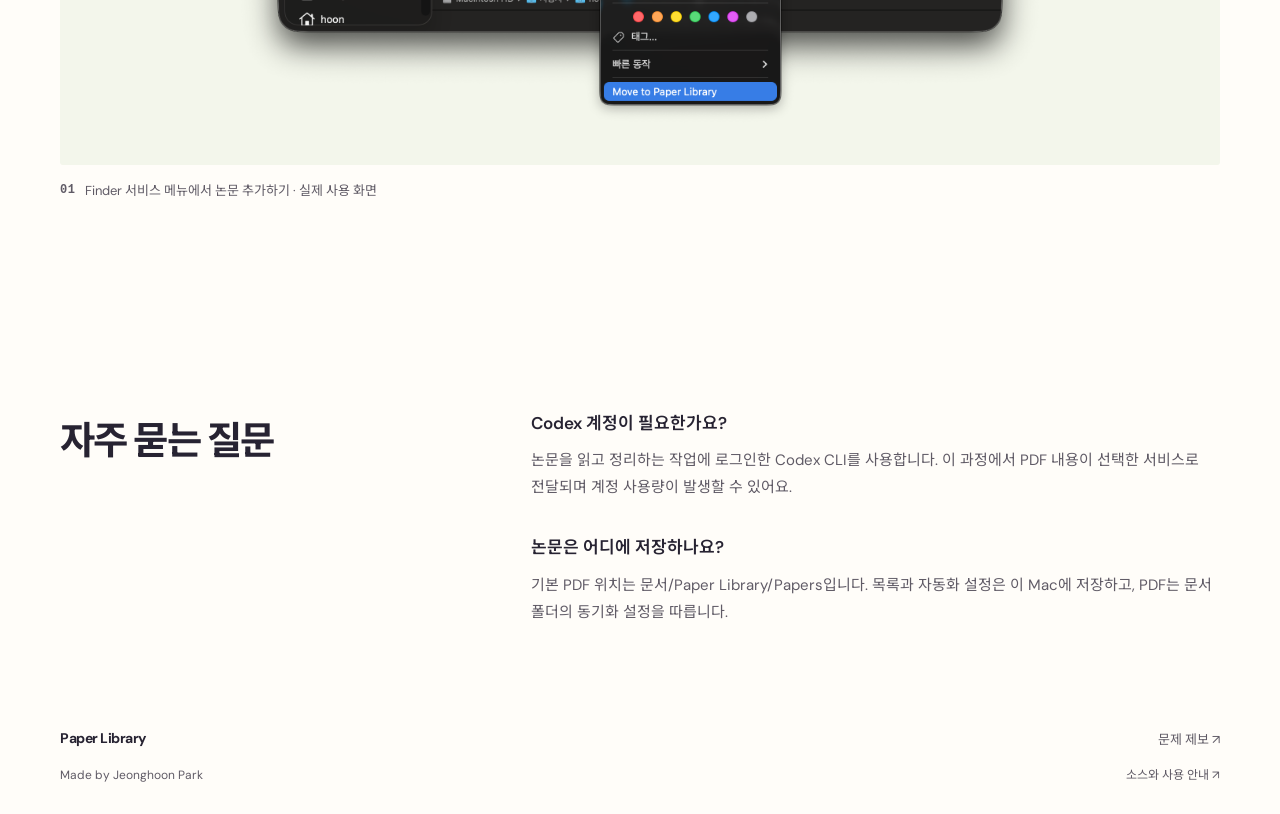
==== commit dc57ce64: "Publish redesigned product site and live Explore preview" ====
--- a/website/index.html
+++ b/website/index.html
@@ -1,9 +1,114 @@
 <!doctype html>
-<!-- Generated by jeonghoonpark.com/scripts/build-project-sites.py. -->
-<html lang="ko"><head><meta charset="utf-8"><meta name="viewport" content="width=device-width,initial-scale=1"><meta name="theme-color" content="#f8faf8"><title>Paper Library — 논문을 읽고, 정리하고, 다시 찾는 곳.</title><meta name="description" content="PDF를 추가하면 Codex가 읽고 확인한 뒤 분야별로 정리합니다. 논문을 읽고, 메모하고, 다시 찾는 흐름을 한곳에 담았어요."><meta property="og:type" content="website"><meta property="og:locale" content="ko_KR"><meta property="og:title" content="Paper Library — 논문을 읽고, 정리하고, 다시 찾는 곳."><meta property="og:description" content="PDF를 추가하면 Codex가 읽고 확인한 뒤 분야별로 정리합니다. 논문을 읽고, 메모하고, 다시 찾는 흐름을 한곳에 담았어요."><link rel="canonical" href="https://paper-library.pages.dev/"><meta property="og:url" content="https://paper-library.pages.dev/"><link rel="icon" href="assets/product-icon.svg" type="image/svg+xml"><link rel="stylesheet" href="assets/product-site.css"><script src="assets/product-site.js" defer></script><script src="project-directory/directory.js?v=7dd9b0d1ae67" defer></script></head>
-<body style="--accent:#687950;--brand-fill:#687950;--brand-ink:#fff"><a class="skip" href="#main">본문으로 이동</a><header class="header container"><a class="brand" href="./" aria-label="Paper Library 홈"><span class="brand-mark"><svg viewBox="0 0 24 24" aria-hidden="true"><path d="M7 3h8l4 4v14H5V3h2m8 0v5h4M8 12h8m-8 4h6"/></svg></span>Paper Library</a><nav aria-label="주요 메뉴"><project-directory current="paper-library" placement="header"></project-directory><noscript><a href="https://jeonghoonpark.com/">다른 프로젝트 ↗</a></noscript></nav></header>
-<main id="main" class="container"><section class="hero" aria-labelledby="hero-title"><div class="hero-copy"><span class="eyebrow"><span aria-hidden="true"></span>PAPERS, WITH CONTEXT</span><h1 id="hero-title">읽을 논문에서,<br><em>찾아 쓰는 지식으로.</em></h1><p class="hero-description">Codex가 논문을 읽고 분야별로 정리합니다.<br>읽고, 메모하고, 필요한 논문을 다시 찾아보세요.</p><p class="requirements">Apple Silicon · macOS 14 이상 · 로그인한 Codex CLI 필요</p><div class="actions"><a class="button" href="https://github.com/hoonably/paper-library/releases/latest">Mac용 다운로드 <span aria-hidden="true">↗</span></a><a class="button github-link" href="https://github.com/hoonably/paper-library" target="_blank" rel="noreferrer"><svg viewBox="0 0 24 24" aria-hidden="true"><path d="M9 19c-4.3 1.4-4.3-2.5-6-3m12 6v-3.87a3.37 3.37 0 0 0-.94-2.61c3.14-.35 6.44-1.54 6.44-7A5.44 5.44 0 0 0 19 4.77 5.07 5.07 0 0 0 18.91 1S17.73.65 15 2.48a13.38 13.38 0 0 0-7 0C5.27.65 4.09 1 4.09 1A5.07 5.07 0 0 0 4 4.77a5.44 5.44 0 0 0-1.5 3.78c0 5.42 3.3 6.61 6.44 7A3.37 3.37 0 0 0 8 18.13V22"/></svg><span>GitHub</span><span aria-hidden="true">↗</span></a></div></div><div class="hero-visual"><figure><button class="screenshot" type="button" data-image="assets/app-overview.webp" aria-label="실제 앱 화면 · 유명 논문으로 구성한 예시 라이브러리입니다. 크게 보기"><img src="assets/app-overview.webp" alt="실제 앱 화면 · 유명 논문으로 구성한 예시 라이브러리입니다." width="3200" height="1944" decoding="async" loading="eager" fetchpriority="high"></button><figcaption>실제 앱 화면 · 유명 논문으로 구성한 예시 라이브러리입니다.</figcaption></figure></div></section>
-<section class="features" id="features" aria-labelledby="features-title"><div class="section-top"><div><span class="eyebrow">A LITTLE LESS FRICTION</span><h2 id="features-title">필요한 흐름을, 한곳에.</h2></div><p>논문을 읽고, 정리하고, 다시 찾는 곳.</p></div><div class="feature-gallery" data-feature-gallery><div class="feature-grid" role="tablist" aria-label="기능별 화면"><button class="feature" type="button" role="tab" id="paper-library-feature-1" aria-selected="true" aria-controls="paper-library-screen-1" tabindex="0"><span class="feature-number">01</span><span class="feature-indicator" aria-hidden="true"><svg viewBox="0 0 24 24" fill="none" stroke="currentColor" stroke-width="2" stroke-linecap="round" stroke-linejoin="round"><path d="m20 6-11 11-5-5"/></svg></span><span class="feature-title">Finder에서 바로 추가</span><span class="feature-description">PDF를 우클릭해 Move to Paper Library를 선택하세요. 처리 대기 공간으로 이동하고, 작업이 끝나면 목록에 반영돼요.</span></button><button class="feature" type="button" role="tab" id="paper-library-feature-2" aria-selected="false" aria-controls="paper-library-screen-2" tabindex="-1"><span class="feature-number">02</span><span class="feature-indicator" aria-hidden="true"><svg viewBox="0 0 24 24" fill="none" stroke="currentColor" stroke-width="2" stroke-linecap="round" stroke-linejoin="round"><path d="m20 6-11 11-5-5"/></svg></span><span class="feature-title">읽고 확인하며 정리</span><span class="feature-description">Codex가 논문을 읽고 메타데이터와 내용을 확인해 정리합니다. 분야별로 탐색하고 필요한 논문을 다시 찾아보세요.</span></button><button class="feature" type="button" role="tab" id="paper-library-feature-3" aria-selected="false" aria-controls="paper-library-screen-3" tabindex="-1"><span class="feature-number">03</span><span class="feature-indicator" aria-hidden="true"><svg viewBox="0 0 24 24" fill="none" stroke="currentColor" stroke-width="2" stroke-linecap="round" stroke-linejoin="round"><path d="m20 6-11 11-5-5"/></svg></span><span class="feature-title">PDF는 내 Mac에</span><span class="feature-description">PDF와 라이브러리 설정은 Mac에 보관해요. 앱에서 저장 폴더를 열거나 Spotlight·Alfred로 PDF를 찾을 수 있어요.</span></button></div><div class="feature-viewer"><figure class="feature-panel" id="paper-library-screen-1" role="tabpanel" aria-labelledby="paper-library-feature-1"><button class="feature-stage" type="button" data-image="assets/features/finder.png" aria-label="Finder에서 바로 추가 화면 크게 보기"><img src="assets/features/finder.png" alt="Finder 서비스 메뉴에서 논문 추가하기 · 실제 사용 화면" width="2064" height="1188" decoding="async" loading="eager"></button><figcaption><span class="feature-caption-number">01</span>Finder 서비스 메뉴에서 논문 추가하기 · 실제 사용 화면</figcaption></figure><figure class="feature-panel" id="paper-library-screen-2" role="tabpanel" aria-labelledby="paper-library-feature-2" hidden><button class="feature-stage" type="button" data-image="assets/app-overview.webp" aria-label="읽고 확인하며 정리 화면 크게 보기"><img src="assets/app-overview.webp" alt="읽고 정리한 논문을 분야별로 찾기 · 유명 논문 예시 라이브러리" width="3200" height="1944" decoding="async" loading="lazy"></button><figcaption><span class="feature-caption-number">02</span>읽고 정리한 논문을 분야별로 찾기 · 유명 논문 예시 라이브러리</figcaption></figure><figure class="feature-panel" id="paper-library-screen-3" role="tabpanel" aria-labelledby="paper-library-feature-3" hidden><button class="feature-stage" type="button" data-image="assets/features/storage.webp" aria-label="PDF는 내 Mac에 화면 크게 보기"><img src="assets/features/storage.webp" alt="내 Mac의 논문 저장 위치와 접근 권한 확인하기 · 실제 앱 UI, 예시 상태" width="1840" height="1680" decoding="async" loading="lazy"></button><figcaption><span class="feature-caption-number">03</span>내 Mac의 논문 저장 위치와 접근 권한 확인하기 · 실제 앱 UI, 예시 상태</figcaption></figure></div></div></section>
-<section class="faq" aria-labelledby="faq-title"><div><span class="eyebrow">FAQ</span><h2 id="faq-title">자주 묻는 질문.</h2></div><div><article class="faq-item"><h3>Codex 계정이 필요한가요?</h3><p>논문을 읽고 정리하는 작업에 로그인한 Codex CLI를 사용합니다. 이 과정에서 PDF 내용이 선택한 서비스로 전달되며 계정 사용량이 발생할 수 있어요.</p></article><article class="faq-item"><h3>논문은 어디에 저장하나요?</h3><p>기본 PDF 위치는 문서/Paper Library/Papers입니다. 목록과 자동화 설정은 이 Mac에 저장하고, PDF는 문서 폴더의 동기화 설정을 따릅니다.</p></article><article class="faq-item"><h3>업데이트하면 논문이 지워지나요?</h3><p>서명을 확인한 업데이트로 앱만 교체하고 논문과 설정은 유지합니다. 앱 메뉴에서 수동 확인과 자동 알림 설정을 사용할 수 있어요.</p></article></div></section></main>
-<footer class="footer container"><div class="footer-top"><a class="footer-brand" href="./">Paper Library</a><div class="footer-links"><a href="https://github.com/hoonably/paper-library/issues">문제 제보 ↗</a></div></div><div class="footer-bottom"><span>Made by <a href="https://jeonghoonpark.com/">Jeonghoon Park</a></span><a href="https://github.com/hoonably/paper-library">소스와 사용 안내 ↗</a></div></footer>
-<dialog class="image-dialog" aria-label="앱 화면 크게 보기"><button type="button" aria-label="확대 화면 닫기"><img alt=""></button></dialog></body></html>+<!-- Source: Product cover: site/cover.html. Generated by jeonghoonpark.com/scripts/build-project-sites.py. -->
+<html lang="ko">
+<head>
+  <meta charset="utf-8">
+  <meta name="viewport" content="width=device-width,initial-scale=1">
+  <meta name="theme-color" content="#eaf0dd">
+  <title>Paper Library · 내 Mac의 논문 라이브러리</title>
+  <meta name="description" content="PDF를 추가하면 Codex가 읽고 확인한 뒤 분야별로 정리합니다. 논문을 읽고, 메모하고, 다시 찾는 흐름을 한곳에 담았어요.">
+  <meta property="og:type" content="website">
+  <meta property="og:locale" content="ko_KR">
+  <meta property="og:title" content="Paper Library · 내 Mac의 논문 라이브러리">
+  <meta property="og:description" content="PDF를 추가하면 Codex가 읽고 확인한 뒤 분야별로 정리합니다. 논문을 읽고, 메모하고, 다시 찾는 흐름을 한곳에 담았어요.">
+  <link rel="canonical" href="https://paper-library.pages.dev/"><meta property="og:url" content="https://paper-library.pages.dev/">
+  <link rel="icon" href="assets/product-icon.png?v=e6faabf42100" type="image/png">
+
+  <link rel="stylesheet" href="assets/product-site.css">
+  <link rel="stylesheet" href="assets/cover.css">
+  <script src="project-directory/directory.js?v=c592c0c0ee11" defer></script>
+  <script src="assets/product-site.js" defer></script>
+  <script src="assets/cover.js" defer></script>
+</head>
+<body class="collection-page product-paper-library ">
+  <a class="skip" href="#main">본문으로 이동</a>
+  <header class="masthead">
+    <div class="container masthead-inner">
+      <a class="brand" href="./" aria-label="Paper Library 홈">
+        <img src="assets/product-icon.png?v=e6faabf42100" alt="" width="40" height="40">Paper Library
+      </a>
+      <nav aria-label="주요 메뉴">
+        <project-directory current="paper-library" placement="header"></project-directory>
+        <noscript><a href="https://jeonghoonpark.com/">개발자의 다른 프로젝트</a></noscript>
+      </nav>
+    </div>
+  </header>
+  <main id="main">
+    <section class="product-cover paper-cover" aria-labelledby="paper-title">
+  <div class="paper-opening container">
+    <h1 id="paper-title">내 Mac에 만드는 논문 서가.</h1>
+    <p class="paper-intro">Finder에서 PDF를 보내면 Codex가 저자와 출판 정보, 핵심 내용을 정리합니다.<br> 모아 둔 논문을 분야와 연도로 찾아 읽으세요.</p>
+    <div class="cover-actions"><a class="button cover-download" href="/downloads/latest.dmg"><svg viewBox="0 0 24 24" aria-hidden="true"><path d="M17.05 20.28c-.98.95-2.05.8-3.08.35-1.09-.46-2.09-.48-3.24 0-1.44.62-2.2.44-3.06-.35C2.79 15.25 3.51 7.59 9.05 7.31c1.35.07 2.29.79 3.08.84 1.18-.24 2.31-.98 3.57-.89 1.51.12 2.65.72 3.4 1.8-3.12 1.87-2.38 5.98.48 7.13-.57 1.5-1.31 2.99-2.54 4.1zM12.03 7.25C11.88 5.02 13.69 3.18 15.77 3c.28 2.56-2.32 4.47-3.74 4.25z"/></svg>Mac용 다운로드</a><a class="button github-link" href="https://github.com/hoonably/paper-library" target="_blank" rel="noreferrer"><svg viewBox="0 0 24 24" aria-hidden="true"><path d="M9 19c-4.3 1.4-4.3-2.5-6-3m12 6v-3.87a3.37 3.37 0 0 0-.94-2.61c3.14-.35 6.44-1.54 6.44-7A5.44 5.44 0 0 0 19 4.77 5.07 5.07 0 0 0 18.91 1S17.73.65 15 2.48a13.38 13.38 0 0 0-7 0C5.27.65 4.09 1 4.09 1A5.07 5.07 0 0 0 4 4.77a5.44 5.44 0 0 0-1.5 3.78c0 5.42 3.3 6.61 6.44 7A3.37 3.37 0 0 0 8 18.13V22"/></svg><span>GitHub</span></a></div>
+    <p class="cover-platform">Apple Silicon · macOS 14 이상 · 로그인한 Codex CLI 필요</p>
+  </div>
+  <section class="paper-shelf container" aria-labelledby="paper-shelf-title">
+    <header class="paper-shelf-heading">
+      <h2 id="paper-shelf-title">논문 서가</h2>
+      <p>논문 3편</p>
+    </header>
+    <details class="paper-record" name="sample-paper" open>
+      <summary>
+        <span class="paper-year">2017</span>
+        <span class="paper-citation">
+          <cite lang="en">Attention Is All You Need</cite>
+          <span>Ashish Vaswani 외 7인</span>
+        </span>
+        <span class="paper-toggle" aria-hidden="true"></span>
+      </summary>
+      <div class="paper-annotation">
+        <p class="paper-meta">자연어 처리 <span aria-hidden="true">/</span> NIPS 2017</p>
+        <p>문장 속 단어들이 서로 어떤 영향을 주는지 어텐션으로 계산합니다. 이 구조를 바탕으로 번역을 수행하는 트랜스포머를 제안했습니다.</p>
+        <a href="https://arxiv.org/pdf/1706.03762">원문 PDF 열기 <span aria-hidden="true">↗</span></a>
+      </div>
+    </details>
+    <details class="paper-record" name="sample-paper">
+      <summary>
+        <span class="paper-year">2016</span>
+        <span class="paper-citation">
+          <cite lang="en">Deep Residual Learning for Image Recognition</cite>
+          <span>Kaiming He 외 3인</span>
+        </span>
+        <span class="paper-toggle" aria-hidden="true"></span>
+      </summary>
+      <div class="paper-annotation">
+        <p class="paper-meta">컴퓨터 비전 <span aria-hidden="true">/</span> CVPR 2016</p>
+        <p>입력을 뒤쪽 층으로 바로 전달하는 연결을 두고 각 층은 입력에 더할 차이를 학습합니다. 이 방법으로 깊은 이미지 인식 모델을 훈련했습니다.</p>
+        <a href="https://arxiv.org/pdf/1512.03385">원문 PDF 열기 <span aria-hidden="true">↗</span></a>
+      </div>
+    </details>
+    <details class="paper-record" name="sample-paper">
+      <summary>
+        <span class="paper-year">2014</span>
+        <span class="paper-citation">
+          <cite lang="en">Generative Adversarial Nets</cite>
+          <span>Ian J. Goodfellow 외 7인</span>
+        </span>
+        <span class="paper-toggle" aria-hidden="true"></span>
+      </summary>
+      <div class="paper-annotation">
+        <p class="paper-meta">생성 모델 <span aria-hidden="true">/</span> NIPS 2014</p>
+        <p>생성기는 데이터를 만들고, 판별기는 생성된 데이터와 실제 학습 데이터를 구별합니다. 두 모델이 경쟁하며 함께 학습하는 방법을 제시했습니다.</p>
+        <a href="https://arxiv.org/pdf/1406.2661">원문 PDF 열기 <span aria-hidden="true">↗</span></a>
+      </div>
+    </details>
+  </section>
+</section>
+
+    <section class="features container" id="features" aria-labelledby="features-title">
+      <div class="section-top"><h2 id="features-title">논문 추가부터 편집까지</h2></div>
+      <div class="feature-gallery" data-feature-gallery><div class="feature-grid" role="tablist" aria-label="기능별 화면"><button class="feature" type="button" role="tab" id="paper-library-feature-1" aria-selected="true" aria-controls="paper-library-screen-1" tabindex="0"><span class="feature-number">01</span><span class="feature-indicator" aria-hidden="true"><svg viewBox="0 0 24 24" fill="none" stroke="currentColor" stroke-width="2" stroke-linecap="round" stroke-linejoin="round"><path d="m20 6-11 11-5-5"/></svg></span><span class="feature-title">Finder에서 PDF 추가</span><span class="feature-description">PDF를 우클릭해 Move to Paper Library를 선택하세요. 처리 대기 공간으로 이동하고, 작업이 끝나면 목록에 반영돼요.</span></button><button class="feature" type="button" role="tab" id="paper-library-feature-2" aria-selected="false" aria-controls="paper-library-screen-2" tabindex="-1"><span class="feature-number">02</span><span class="feature-indicator" aria-hidden="true"><svg viewBox="0 0 24 24" fill="none" stroke="currentColor" stroke-width="2" stroke-linecap="round" stroke-linejoin="round"><path d="m20 6-11 11-5-5"/></svg></span><span class="feature-title">분야별로 논문 찾기</span><span class="feature-description">Codex가 논문을 읽고 메타데이터와 내용을 확인해 정리합니다. 분야별로 탐색하고 필요한 논문을 다시 찾아보세요.</span></button><button class="feature" type="button" role="tab" id="paper-library-feature-3" aria-selected="false" aria-controls="paper-library-screen-3" tabindex="-1"><span class="feature-number">03</span><span class="feature-indicator" aria-hidden="true"><svg viewBox="0 0 24 24" fill="none" stroke="currentColor" stroke-width="2" stroke-linecap="round" stroke-linejoin="round"><path d="m20 6-11 11-5-5"/></svg></span><span class="feature-title">논문 정보 직접 편집</span><span class="feature-description">논문을 열고 Edit를 눌러 분야나 저자 정보를 고쳐 보세요. Codex가 정리한 요약도 내 말로 다듬어 저장할 수 있어요.</span></button></div><div class="feature-viewer"><figure class="feature-panel" id="paper-library-screen-1" role="tabpanel" aria-labelledby="paper-library-feature-1"><button class="feature-stage" type="button" data-image="assets/features/finder.png" aria-label="Finder에서 PDF 추가 화면 크게 보기"><img src="assets/features/finder.png" alt="Finder 서비스 메뉴에서 논문 추가하기 · 실제 사용 화면" width="2064" height="1188" decoding="async" loading="eager"></button><figcaption><span class="feature-caption-number">01</span>Finder 서비스 메뉴에서 논문 추가하기 · 실제 사용 화면</figcaption></figure><figure class="feature-panel" id="paper-library-screen-2" role="tabpanel" aria-labelledby="paper-library-feature-2" hidden><button class="feature-stage" type="button" data-image="assets/app-overview.webp" aria-label="분야별로 논문 찾기 화면 크게 보기"><img src="assets/app-overview.webp" alt="읽고 정리한 논문을 분야별로 찾기" width="3200" height="1944" decoding="async" loading="lazy"></button><figcaption><span class="feature-caption-number">02</span>읽고 정리한 논문을 분야별로 찾기</figcaption></figure><figure class="feature-panel" id="paper-library-screen-3" role="tabpanel" aria-labelledby="paper-library-feature-3" hidden><button class="feature-stage" type="button" data-image="assets/features/edit-paper.webp" aria-label="논문 정보 직접 편집 화면 크게 보기"><img src="assets/features/edit-paper.webp" alt="Attention Is All You Need의 분야와 요약을 편집하는 화면" width="1496" height="1100" decoding="async" loading="lazy"></button><figcaption><span class="feature-caption-number">03</span>Attention Is All You Need의 분야와 요약을 편집하는 화면</figcaption></figure></div></div>
+    </section>
+    <section class="faq container" aria-labelledby="faq-title">
+      <h2 id="faq-title">자주 묻는 질문</h2>
+      <div><article class="faq-item"><h3>Codex 계정이 필요한가요?</h3><p>논문을 읽고 정리하는 작업에 로그인한 Codex CLI를 사용합니다. 이 과정에서 PDF 내용이 선택한 서비스로 전달되며 계정 사용량이 발생할 수 있어요.</p></article><article class="faq-item"><h3>논문은 어디에 저장하나요?</h3><p>기본 PDF 위치는 문서/Paper Library/Papers입니다. 목록과 자동화 설정은 이 Mac에 저장하고, PDF는 문서 폴더의 동기화 설정을 따릅니다.</p></article></div>
+    </section>
+  </main>
+  <footer class="footer container">
+    <div class="footer-top"><a class="footer-brand" href="./">Paper Library</a><div class="footer-links"><a href="https://github.com/hoonably/paper-library/issues">문제 제보 ↗</a></div></div>
+    <div class="footer-bottom"><span>Made by <a href="https://jeonghoonpark.com/">Jeonghoon Park</a></span><a href="https://github.com/hoonably/paper-library">소스와 사용 안내 ↗</a></div>
+  </footer>
+  <dialog class="image-dialog" aria-label="앱 화면 크게 보기">
+    <button type="button" aria-label="확대 화면 닫기"><img alt=""></button>
+  </dialog>
+</body>
+</html>
--- a/website/assets/product-site.css
+++ b/website/assets/product-site.css
@@ -1,5 +1,5 @@
 @import url("https://fonts.googleapis.com/css2?family=DM+Sans:wght@400;500;600;650;700;750;800&family=Noto+Sans+KR:wght@400;450;500;550;600;650;700;750;800&display=swap");
-/* Typography, spacing and breakpoints follow When2Jam src/landing.css. */
+/* Shared type, navigation, galleries and downloads for the product collection. */
 :root{--ink:#243d32;--muted:#5f7166;--accent:#256b54;--soft:#edf4ee;--line:#dfe7de;--paper:#f8faf8;color-scheme:light;font-synthesis:none}
 
 *{box-sizing:border-box}
@@ -16,59 +16,6 @@
 .skip{position:fixed;top:-80px;left:20px;background:var(--ink);color:white;padding:12px;z-index:10}
 .skip:focus{top:15px}
 
-.header{height:96px;border-bottom:1px solid var(--line);display:flex;align-items:center;justify-content:space-between;gap:24px}
-.brand{display:flex;align-items:center;gap:9px;font-size:23px;letter-spacing:-1px;font-weight:750}
-.brand-mark{width:39px;height:39px;flex-shrink:0;display:grid;place-items:center;border-radius:10px;color:var(--brand-ink,#fff);background:var(--brand-fill,var(--accent))}
-.brand-mark.app-icon{background:transparent;border-radius:0}
-.brand-mark.app-icon img{width:100%;height:100%;filter:drop-shadow(0 1px 1px #183b2b24)}
-.header nav{display:flex;align-items:center;gap:26px;font-size:13px;color:var(--muted)}
-.header nav a:hover{color:var(--accent)}
-.hero{position:relative;min-height:580px;padding:95px 0 110px;display:grid;grid-template-columns:minmax(0,1.16fr) minmax(0,1fr);gap:66px;align-items:center}
-.eyebrow{font-size:9px;color:var(--muted);font-weight:650;letter-spacing:1.6px}
-
-.hero-copy{position:relative}
-.hero .eyebrow{display:flex;align-items:center;gap:8px;font-size:12px;font-weight:550;letter-spacing:normal;line-height:17.5px}
-.hero .eyebrow>span{width:6px;height:6px;flex-shrink:0;border-radius:50%;background:var(--accent)}
-.hero h1{font-size:clamp(38px,4.35vw,54px);letter-spacing:-2.8px;line-height:1.3;font-weight:720;margin:21px 0 22px;word-break:keep-all}
-.hero h1 em{font-style:normal;color:var(--accent)}
-.hero-description{font-size:14px;line-height:1.95;letter-spacing:-.2px;color:var(--muted);word-break:keep-all}
-.actions{position:absolute;top:100%;left:0;display:flex;align-items:center;gap:19px;flex-wrap:wrap;margin-top:24px}
-.button{display:inline-flex;align-items:center;justify-content:center;gap:14px;padding:13px 19px;min-height:44px;border:1px solid var(--brand-fill,var(--accent));border-radius:9px;background:var(--brand-fill,var(--accent));color:var(--brand-ink,#fff);font-size:12px;font-weight:600}
-.button:hover{filter:brightness(.9)}
-.button:disabled{cursor:default;filter:none;opacity:.8}
-.github-link{gap:7px;background:#161b22;border-color:#161b22;color:#fff}
-.github-link svg{width:17px;height:17px}
-.github-link:hover{filter:brightness(1.2)}
-.requirements{margin-top:26px;color:var(--muted);font-size:10px;line-height:14.5px}
-.hero-visual{min-width:0;height:375px;display:grid;align-content:center}
-.screenshot{display:block;padding:0;border:0;border-radius:12px;background:transparent;cursor:zoom-in}
-.screenshot img{width:100%;height:auto}
-.hero-visual .portrait .screenshot{max-width:300px;margin-inline:auto}
-.hero-visual figcaption{margin-top:12px;text-align:center;font-size:10px;color:var(--muted)}
-.mock{background:#fff;border:1px solid var(--line);border-radius:17px;box-shadow:0 18px 60px -25px #4b725e45;padding:22px 21px 16px;transform:rotate(-2deg)}
-.mock-head{display:flex;align-items:center;justify-content:space-between;padding-bottom:16px;border-bottom:1px solid var(--line);font-size:12px;font-weight:650}
-.mock-head small{font-size:9px;font-weight:400;color:var(--muted)}
-.mock-body{padding-top:18px}
-.mock-label{font-size:10px;color:var(--muted);margin-bottom:13px}
-.mock-grid{display:grid;grid-template-columns:repeat(3,1fr);gap:9px}
-.photo{height:90px;border-radius:7px;position:relative;overflow:hidden;background:#d3e1d9}
-.photo:before{content:"";position:absolute;width:130%;height:90px;background:#8faa9b;transform:rotate(-28deg);left:-20%;top:46px;border-radius:30px}
-.mock-grid>div:nth-child(2) .photo{background:#e7ddd0}
-.mock-grid>div:nth-child(2) .photo:before{background:#b8a58d}
-.mock-grid>div:nth-child(3) .photo{background:#cddce2}
-.mock-grid>div:nth-child(3) .photo:before{background:#8eabb6}
-.mock-file{font-size:9px;line-height:1.8;margin-top:7px;color:var(--muted)}
-.rating{color:var(--accent);letter-spacing:1px}
-.pills{display:flex;gap:7px;flex-wrap:wrap;margin-top:18px}
-.pills span{padding:5px 9px;border:1px solid var(--line);border-radius:20px;font-size:9px;color:var(--muted)}
-.pills .selected{background:var(--soft);color:var(--accent);border-color:#b7cfc0}
-.mock-bottom{display:flex;align-items:center;justify-content:space-between;border-top:1px solid var(--line);margin-top:19px;padding-top:14px;color:var(--muted);font-size:9px}
-.mock-step{display:flex;align-items:center;gap:13px;padding:8px 0;border-bottom:1px solid #edf1eb;font-size:11px}
-.mock-step b{display:grid;place-items:center;width:25px;height:25px;border:1px solid var(--line);border-radius:7px;color:var(--accent);font-size:10px}
-.mock-step span{margin-left:auto;color:var(--accent);font-size:10px}
-.mock-code{padding:10px;background:var(--soft);border-radius:8px;font:10px/1.7 ui-monospace,monospace;margin-top:15px;color:var(--accent)}
-
-.features{border-top:1px solid var(--line);padding:50px 0 64px}
 .section-top{display:flex;align-items:flex-end;justify-content:space-between;gap:20px;margin-bottom:28px}
 .section-top h2,.faq h2{font-size:26px;font-weight:680;letter-spacing:-1px;line-height:normal;margin-top:12px}
 .section-top>p{font-size:12px;line-height:1.8;color:var(--muted)}
@@ -93,13 +40,11 @@
 .feature-caption-number{flex:none;color:var(--accent);font-size:10px;font-weight:650}
 @media(max-width:800px){.feature-gallery{--stage-height:420px}}
 @media(max-width:540px){.feature-gallery{--stage-height:300px;--caption-height:60px}.feature-stage{padding:10px}.feature-panel figcaption{font-size:11px}}
-.faq{padding:40px 0 74px;border-top:1px solid var(--line);display:grid;grid-template-columns:minmax(0,1fr) minmax(0,1.6fr);gap:40px}
-.faq-item{border-bottom:1px solid var(--line);padding:22px 0}
-.faq-item:first-child{padding-top:0}
-.faq-item:last-child{border-bottom:0;padding-bottom:0}
+.faq{display:grid;grid-template-columns:minmax(0,1fr) minmax(0,1.6fr);gap:40px}
+.faq-item + .faq-item { margin-block-start: 32px; }
 .faq-item h3{font-size:13px;font-weight:600;line-height:1.7;word-break:keep-all}
 .faq-item p{font-size:12px;line-height:1.9;color:var(--muted);margin-top:10px;word-break:keep-all}
-.footer{border-top:1px solid var(--line);padding:28px 0}
+.footer { padding-block: clamp(72px, 8vw, 120px) 28px; }
 .footer-top{display:flex;align-items:center;justify-content:space-between;gap:25px}
 .footer-brand{font-size:14px;font-weight:700;letter-spacing:-.5px}
 .footer-links{display:flex;align-items:center;gap:24px;font-size:13px;color:var(--muted)}
@@ -116,90 +61,203 @@
 /* Finder already contains its original transparent window and menu shadows. */
 img[src$="/finder.png"]{border-radius:0;box-shadow:none}
 
-@media(max-width:1000px){
-.hero{gap:35px}
-
-.hero h1{font-size:43px}
-
-.mock{padding-inline:16px}
-
-}
-
-@media(max-width:800px){
-/* Actions use the existing bottom inset, leaving the message alignment intact. */
-.hero-copy{position:static}
-.actions{top:auto;bottom:20px;margin-top:0}
-.container{width:calc(100% - 48px)}
-
-.hero{min-height:0;grid-template-columns:minmax(0,1fr);max-width:560px;margin-inline:auto;padding:65px 0 85px;gap:55px}
-
-.hero h1{font-size:48px}
-
-.hero-visual{width:min(390px,calc(100% - 25px));height:auto;justify-self:center}
-
-.mock{transform:rotate(-1.5deg)}
-
-.section-top{align-items:flex-start;flex-direction:column;gap:10px}
-
-.feature{padding:24px 20px 20px}
-
-.feature h3,.feature-title{font-size:20px}
-
-}
-
-@media(max-width:540px){
-.container{width:calc(100% - 40px)}
-
-.header{height:77px;gap:16px}
-
-.brand{font-size:21px}
-
-.brand-mark{width:35px;height:35px;border-radius:8px}
-
-.header nav{font-size:12px;gap:16px}
-
-.hero{padding:52px 0 75px;gap:48px}
-
-.hero .eyebrow{font-size:10px;line-height:14.5px}
-
-.hero h1{font-size:clamp(32px,9.5vw,45px);letter-spacing:-1.9px;margin-top:19px}
-
-.hero-description{font-size:12px}
-
-.hero-visual{width:calc(100% - 18px);height:auto}
-.hero-visual .portrait .screenshot{max-width:280px}
-.mock{padding-block:18px 12px}
-.mock-step{padding-block:5px}
-.photo{height:78px}
-.requirements{font-size:9px;line-height:13.5px}
-
-.feature-grid{grid-template-columns:1fr;gap:14px}
-
-.feature{padding:24px}
-
-.feature h3,.feature-title{font-size:20px;margin-top:18px}
-
-.features{padding:35px 0 30px}
-
-
-.faq{grid-template-columns:1fr;gap:25px;padding:35px 0 44px}
-
-.section-top h2,.faq h2{font-size:23px}
-
-
-.footer-top{align-items:flex-start}
-
-.footer-links{flex-direction:column;gap:0;align-items:flex-end}
-
-.footer-bottom{flex-direction:column;gap:5px}
-
-}
-
-@media(max-width:380px){
-.actions{gap:10px}
-.actions .button{padding-inline:15px}
-}
-
-@media(prefers-reduced-motion:reduce){html{scroll-behavior:auto}
-*{animation:none!important;transition:none!important}
-}
+
+.collection-page {
+  --paper: #fffdf9;
+  --cover-paper: #f4f0fa;
+  --ink: #272332;
+  --muted: #605b66;
+  --line: #dedbe1;
+  --accent: #685187;
+  --masthead-height: 78px;
+  background: var(--paper);
+  color: var(--ink);
+}
+.collection-page ::selection { color: #252032; background: #e1ccef; }
+.collection-page .container { width: min(1160px, calc(100% - 80px)); }
+.collection-page .masthead,
+.collection-page .product-cover { background-color: var(--cover-paper); }
+.product-cover {
+  min-height: calc(100svh - var(--masthead-height));
+  display: grid;
+  grid-template-columns: minmax(0, 1fr);
+  align-content: center;
+  gap: clamp(24px, 3vw, 40px);
+  padding-block: clamp(24px, 4svh, 56px);
+}
+.masthead-inner { display: flex; justify-content: space-between; align-items: center; min-height: var(--masthead-height); }
+.masthead .brand { display: inline-flex; align-items: center; font-weight: 750; gap: 8px; color: #282436; font-size: 24px; letter-spacing: -.04em; }
+.masthead .brand img { width: 38px; height: 38px; }
+.cover-actions { display: flex; justify-content: center; align-items: center; gap: 9px; margin: 24px 0 9px; }
+.cover-actions a {
+  display: inline-flex;
+  align-items: center;
+  justify-content: center;
+  gap: 9px;
+  min-height: 48px;
+  padding: 0 22px;
+  border: 0;
+  border-radius: 999px;
+  background: #22202f;
+  color: #fff;
+  font-size: 15px;
+  font-weight: 600;
+  transition: background .18s ease-out, transform .18s ease-out;
+}
+.cover-actions .github-link { background: #34313b; }
+.cover-actions .github-link span[aria-hidden] { display: none; }
+.cover-actions svg { width: 18px; height: 18px; }
+.cover-actions .cover-download svg { fill: currentColor; stroke: none; }
+.product-macro-studio .cover-download svg { fill: none; stroke: currentColor; }
+.cover-actions a:hover { background: #4a4058; transform: translateY(-1px); }
+.cover-platform { color: #665f71; font-size: 12px; line-height: 1.6; }
+.collection-page .features { padding-block-start: clamp(40px, 5vw, 80px); }
+.collection-page .section-top h2,
+.collection-page .faq h2 { margin: 0; font-size: clamp(26px, 3vw, 44px); font-weight: 700; letter-spacing: -.04em; }
+.collection-page .section-top { margin-bottom: 26px; }
+.collection-page .faq { margin-block-start: clamp(120px, calc(64px + 10vw), 216px); }
+.collection-page .faq-item h3 { font-size: 17px; }
+.collection-page .faq-item p { font-size: 15px; line-height: 1.8; }
+.collection-page .footer-bottom { font-size: 12px; }
+.collection-page .feature-gallery {
+  --gallery-ink: var(--ink);
+  --gallery-muted: var(--muted);
+  --gallery-rule: var(--line);
+  --gallery-field: color-mix(in srgb, var(--cover-paper) 58%, white);
+  --stage-height: clamp(26rem, 44vw, 34rem);
+  --caption-height: 3.25rem;
+}
+
+.collection-page .feature-grid {
+  grid-template-columns: repeat(3, minmax(0, 1fr));
+  gap: clamp(12px, 2.5vw, 36px);
+}
+
+.collection-page .feature-gallery .feature {
+  display: grid;
+  grid-template-columns: minmax(0, 1fr) auto;
+  grid-template-rows: auto auto 1fr;
+  align-items: start;
+  align-content: start;
+  gap: 9px;
+  padding: 16px 0 20px;
+  border: 0;
+  border-bottom: 1px solid var(--gallery-rule);
+  border-radius: 0;
+  color: var(--gallery-ink);
+  background: transparent;
+  box-shadow: none;
+  transform: none;
+}
+
+.collection-page .feature-gallery .feature:hover {
+  border-color: var(--gallery-ink);
+}
+
+.collection-page .feature-gallery .feature[aria-selected="true"] {
+  border-color: var(--gallery-ink);
+  box-shadow: inset 0 -2px var(--gallery-ink);
+}
+
+.collection-page .feature-gallery :focus-visible {
+  outline: 3px solid #6843a1;
+  outline-offset: 3px;
+  z-index: 1;
+}
+
+.collection-page .feature-number,
+.collection-page .feature-caption-number {
+  font: 600 12px/1.4 ui-monospace, monospace;
+  letter-spacing: .04em;
+  color: var(--gallery-muted);
+}
+
+.collection-page .feature-indicator {
+  position: static;
+  align-self: center;
+  color: var(--gallery-ink);
+}
+
+.collection-page .feature-title,
+.collection-page .feature-description {
+  grid-column: 1 / -1;
+  margin: 0;
+}
+
+.collection-page .feature-title {
+  font-size: clamp(18px, 1.65vw, 24px);
+  line-height: 1.4;
+  letter-spacing: -.04em;
+}
+
+.collection-page .feature-description,
+.collection-page .feature-panel figcaption {
+  color: var(--gallery-muted);
+  font-size: 13px;
+  line-height: 1.7;
+}
+
+.collection-page .feature-viewer {
+  margin-top: 28px;
+}
+
+.collection-page .feature-stage,
+.collection-page .summary-proof {
+  min-width: 0;
+  padding: clamp(18px, 3vw, 42px);
+  border: 0;
+  border-radius: 3px;
+  background: var(--gallery-field);
+}
+
+@media (max-width: 600px) {
+  .collection-page .feature-grid {
+    grid-template-columns: minmax(0, 1fr);
+    gap: 0;
+    border-top: 1px solid var(--gallery-rule);
+  }
+
+  .collection-page .feature-gallery .feature {
+    grid-template-columns: auto minmax(0, 1fr) auto;
+    grid-template-rows: auto;
+    align-items: center;
+    gap: 6px 12px;
+    padding: 13px 2px;
+  }
+
+  .collection-page .feature-title {
+    grid-area: 1 / 2;
+    font-size: 17px;
+  }
+
+  .collection-page .feature-indicator { grid-area: 1 / 3; }
+  .collection-page .feature-description { grid-column: 2 / -1; }
+
+
+  .collection-page .feature-viewer { margin-top: 16px; }
+  .collection-page .feature-panel figcaption { font-size: 12px; }
+}
+
+@media (max-width: 800px) {
+  .collection-page .container { width: calc(100% - 44px); }
+  .collection-page { --masthead-height: 68px; }
+  .section-top { align-items: flex-start; flex-direction: column; gap: 10px; }
+}
+@media (max-width: 540px) {
+  .collection-page .container { width: calc(100% - 36px); }
+  .masthead .brand { font-size: 21px; }
+  .masthead .brand img { width: 32px; height: 32px; }
+  .cover-actions { gap: 7px; }
+  .cover-actions a { min-height: 46px; padding-inline: 17px; font-size: 14px; }
+  .faq { grid-template-columns: 1fr; gap: 30px; }
+  .footer-bottom { flex-direction: column; gap: 5px; }
+}
+@media (prefers-reduced-motion: reduce) {
+  html { scroll-behavior: auto; }
+  *, *::before, *::after { animation-duration: 0s !important; transition-duration: 0s !important; }
+}
+
+/* Embedded covers size to their content; viewport height comes from Explore. */
+.product-embed body { min-width: 0; }
+.product-embed .product-cover { min-height: 0; padding-block: clamp(24px, 4vw, 48px); }
+.product-embed .pickly-album { --print-height: clamp(150px, 22vw, 270px); }
--- a/website/assets/cover.css
+++ b/website/assets/cover.css
@@ -0,0 +1,160 @@
+.product-paper-library {
+  --cover-paper: #eaf0dd;
+  --cover-ink: #283421;
+  --accent: #41623b;
+}
+
+.paper-cover {
+  background: var(--cover-paper);
+  color: var(--cover-ink);
+}
+
+.paper-opening { text-align: center; }
+
+.paper-opening h1 {
+  margin: 0;
+  font-size: clamp(38px, 5.1vw, 76px);
+  line-height: 1.22;
+  font-weight: 750;
+  letter-spacing: -.04em;
+  text-wrap: balance;
+  word-break: keep-all;
+}
+
+.paper-intro {
+  margin: 18px auto 0;
+  color: #4c5745;
+  font-size: clamp(15px, 1.35vw, 19px);
+  line-height: 1.75;
+  text-wrap: balance;
+  word-break: keep-all;
+}
+
+.paper-shelf {
+  min-width: 0;
+  max-width: 880px;
+  border-top: 3px solid var(--cover-ink);
+}
+
+.paper-shelf-heading {
+  display: flex;
+  align-items: baseline;
+  justify-content: space-between;
+  padding: 13px 0;
+  border-bottom: 1px solid #909e82;
+}
+
+.paper-shelf-heading h2 { font-size: 16px; font-weight: 700; }
+.paper-shelf-heading p,
+.paper-year,
+.paper-citation > span,
+.paper-meta {
+  color: #536247;
+  font-size: 13px;
+  line-height: 1.5;
+}
+
+.paper-record {
+  --citation-gutter: 60px;
+  border-bottom: 1px solid #a9b59c;
+}
+
+.paper-record summary {
+  position: relative;
+  display: grid;
+  grid-template-columns: var(--citation-gutter) minmax(0, 1fr) 20px;
+  align-items: baseline;
+  padding: 14px 0;
+  cursor: pointer;
+  list-style: none;
+}
+
+.paper-record summary::-webkit-details-marker { display: none; }
+.paper-record summary:focus-visible, .paper-annotation a:focus-visible {
+  outline: 2px solid #41623b;
+  outline-offset: 3px;
+}
+
+.paper-record summary:hover cite { color: #546c44; }
+.paper-year {
+  font: 600 13px/1.5 ui-monospace, monospace;
+  letter-spacing: .025em;
+}
+
+.paper-citation { display: grid; gap: 4px; padding-right: 10px; }
+.paper-citation cite {
+  font-family: "Iowan Old Style", "Baskerville", Georgia, serif;
+  font-size: clamp(23px, 2vw, 32px);
+  font-style: normal;
+  font-weight: 500;
+  letter-spacing: -.035em;
+  line-height: 1.06;
+  text-wrap: balance;
+}
+
+.paper-record[open] .paper-citation cite {
+  font-size: clamp(28px, 2.6vw, 38px);
+}
+
+.paper-toggle {
+  position: relative;
+  width: 16px;
+  height: 16px;
+  align-self: start;
+  margin-top: 6px;
+}
+
+.paper-toggle::before, .paper-toggle::after {
+  content: "";
+  position: absolute;
+  top: 7px;
+  left: 1px;
+  width: 14px;
+  height: 1.5px;
+  background: var(--cover-ink);
+}
+
+.paper-toggle::after { transform: rotate(90deg); }
+.paper-record[open] .paper-toggle::after { display: none; }
+.paper-annotation {
+  padding: 0 20px 22px var(--citation-gutter);
+  max-width: 65ch;
+}
+
+.paper-meta { margin: 0 0 8px; font-weight: 650; }
+.paper-meta span { margin: 0 .35em; color: #718061; }
+.paper-annotation > p:not(.paper-meta) {
+  margin: 0;
+  font-size: 15px;
+  line-height: 1.75;
+  word-break: keep-all;
+}
+
+.paper-annotation a {
+  display: inline-flex;
+  align-items: center;
+  gap: .45em;
+  min-height: 32px;
+  margin-top: 10px;
+  font-size: 13px;
+  font-weight: 650;
+  text-decoration: underline;
+  text-underline-offset: 4px;
+}
+
+@media (max-width: 880px) {
+  .paper-record { --citation-gutter: 46px; }
+}
+
+@media (max-width: 540px) {
+  .paper-opening h1 { font-size: clamp(35px, 9vw, 46px); }
+  .paper-intro { margin-top: 16px; }
+  .paper-intro br { display: none; }
+  .paper-annotation { padding-right: 8px; }
+}
+
+@media (max-width: 400px) {
+  .paper-record { --citation-gutter: 39px; }
+  .paper-record summary { grid-template-columns: var(--citation-gutter) minmax(0, 1fr) 14px; }
+  .paper-annotation { padding-left: 0; }
+}
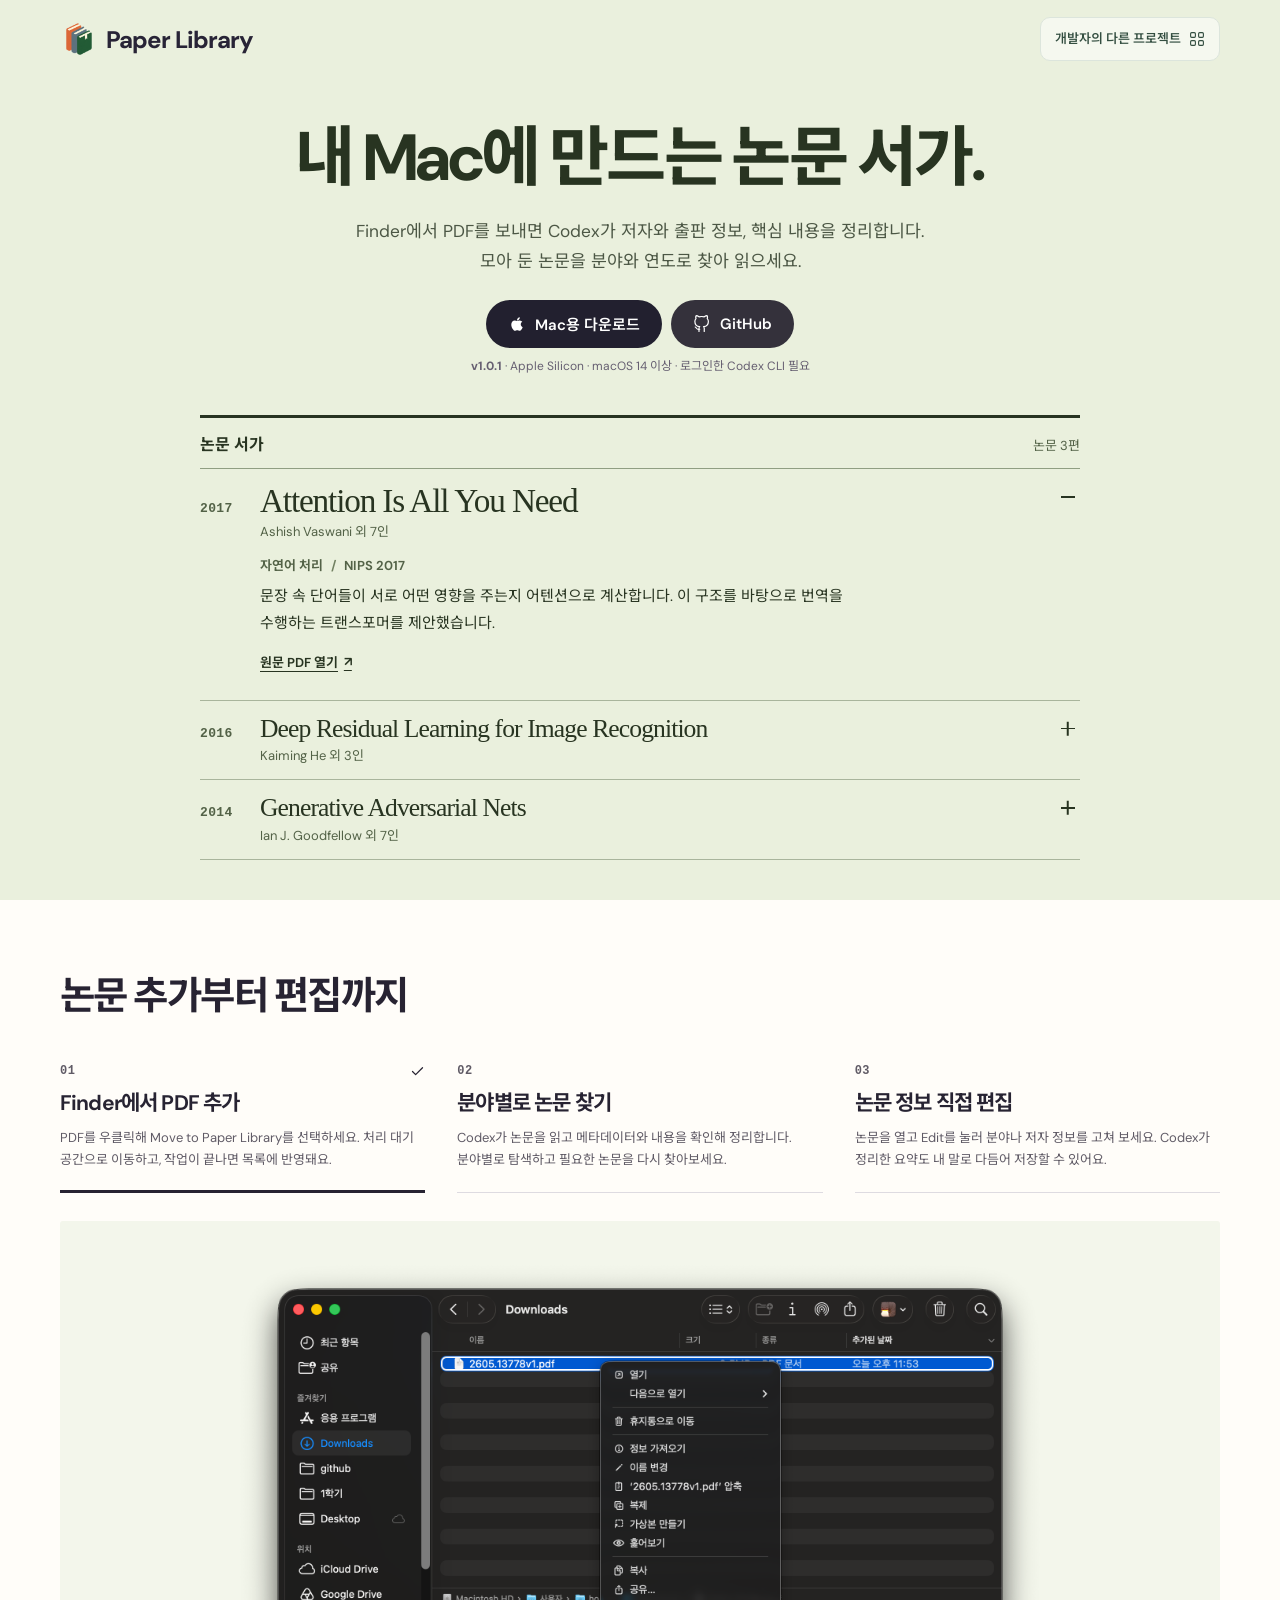
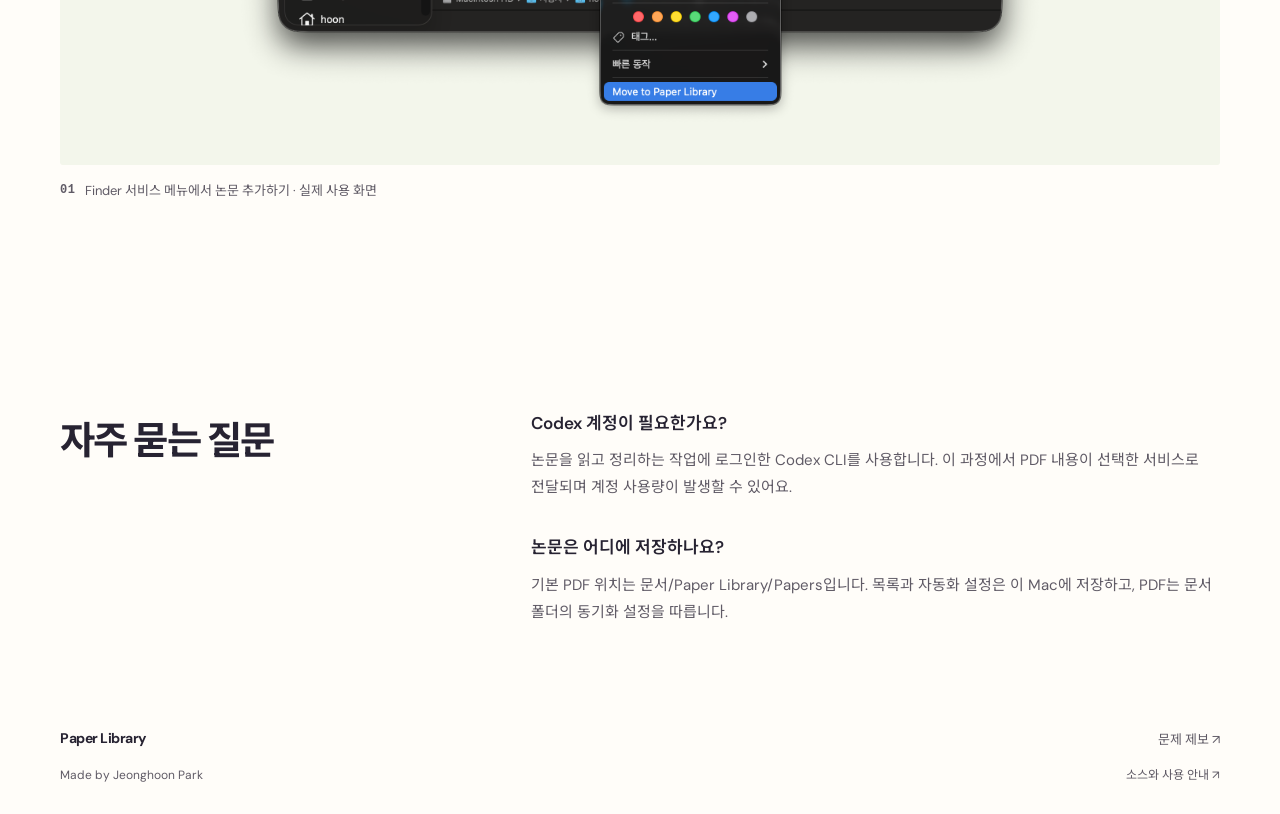
==== commit d1d2897d: "Show the release version below the download button" ====
--- a/website/index.html
+++ b/website/index.html
@@ -16,7 +16,7 @@
 
   <link rel="stylesheet" href="assets/product-site.css">
   <link rel="stylesheet" href="assets/cover.css">
-  <script src="project-directory/directory.js?v=c592c0c0ee11" defer></script>
+  <script src="project-directory/directory.js?v=3e394160093c" defer></script>
   <script src="assets/product-site.js" defer></script>
   <script src="assets/cover.js" defer></script>
 </head>
@@ -39,7 +39,7 @@
     <h1 id="paper-title">내 Mac에 만드는 논문 서가.</h1>
     <p class="paper-intro">Finder에서 PDF를 보내면 Codex가 저자와 출판 정보, 핵심 내용을 정리합니다.<br> 모아 둔 논문을 분야와 연도로 찾아 읽으세요.</p>
     <div class="cover-actions"><a class="button cover-download" href="/downloads/latest.dmg"><svg viewBox="0 0 24 24" aria-hidden="true"><path d="M17.05 20.28c-.98.95-2.05.8-3.08.35-1.09-.46-2.09-.48-3.24 0-1.44.62-2.2.44-3.06-.35C2.79 15.25 3.51 7.59 9.05 7.31c1.35.07 2.29.79 3.08.84 1.18-.24 2.31-.98 3.57-.89 1.51.12 2.65.72 3.4 1.8-3.12 1.87-2.38 5.98.48 7.13-.57 1.5-1.31 2.99-2.54 4.1zM12.03 7.25C11.88 5.02 13.69 3.18 15.77 3c.28 2.56-2.32 4.47-3.74 4.25z"/></svg>Mac용 다운로드</a><a class="button github-link" href="https://github.com/hoonably/paper-library" target="_blank" rel="noreferrer"><svg viewBox="0 0 24 24" aria-hidden="true"><path d="M9 19c-4.3 1.4-4.3-2.5-6-3m12 6v-3.87a3.37 3.37 0 0 0-.94-2.61c3.14-.35 6.44-1.54 6.44-7A5.44 5.44 0 0 0 19 4.77 5.07 5.07 0 0 0 18.91 1S17.73.65 15 2.48a13.38 13.38 0 0 0-7 0C5.27.65 4.09 1 4.09 1A5.07 5.07 0 0 0 4 4.77a5.44 5.44 0 0 0-1.5 3.78c0 5.42 3.3 6.61 6.44 7A3.37 3.37 0 0 0 8 18.13V22"/></svg><span>GitHub</span></a></div>
-    <p class="cover-platform">Apple Silicon · macOS 14 이상 · 로그인한 Codex CLI 필요</p>
+    <p class="cover-platform"><strong class="cover-version">v1.0.1</strong> · Apple Silicon · macOS 14 이상 · 로그인한 Codex CLI 필요</p>
   </div>
   <section class="paper-shelf container" aria-labelledby="paper-shelf-title">
     <header class="paper-shelf-heading">
